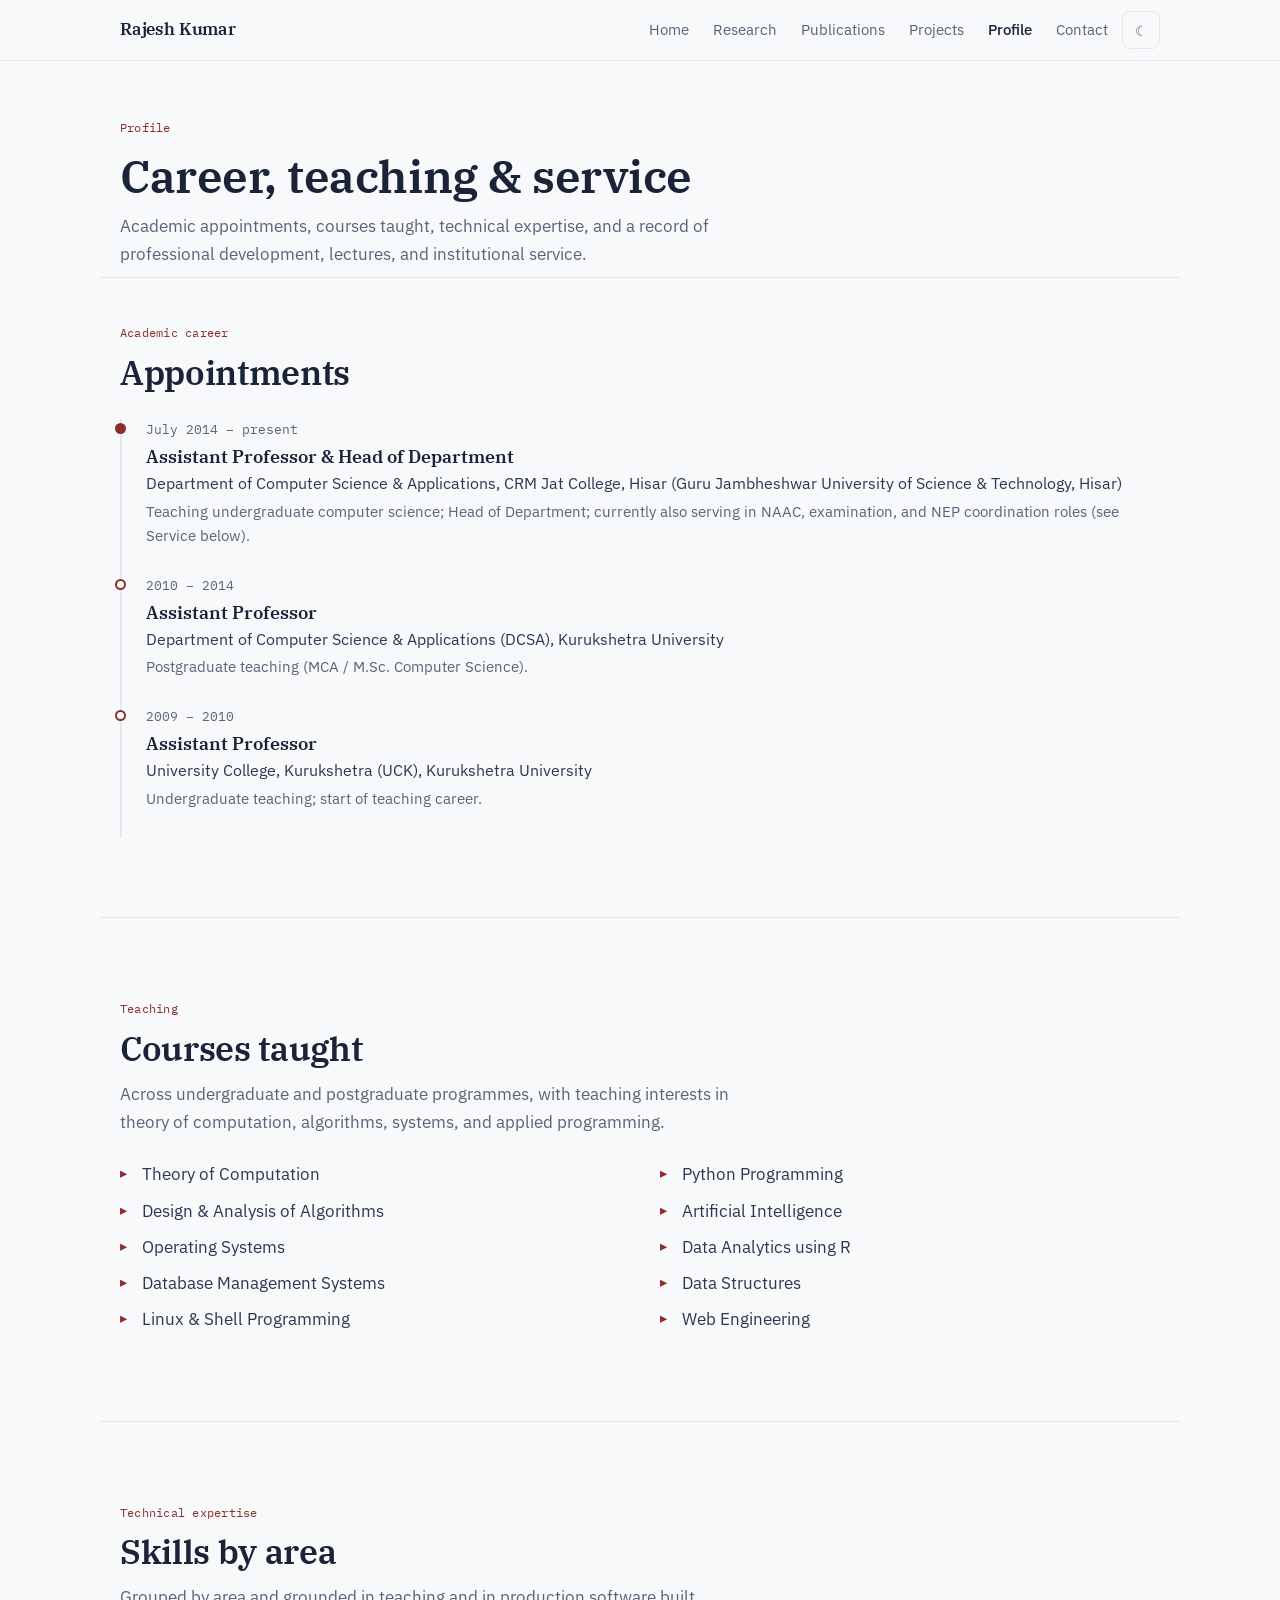
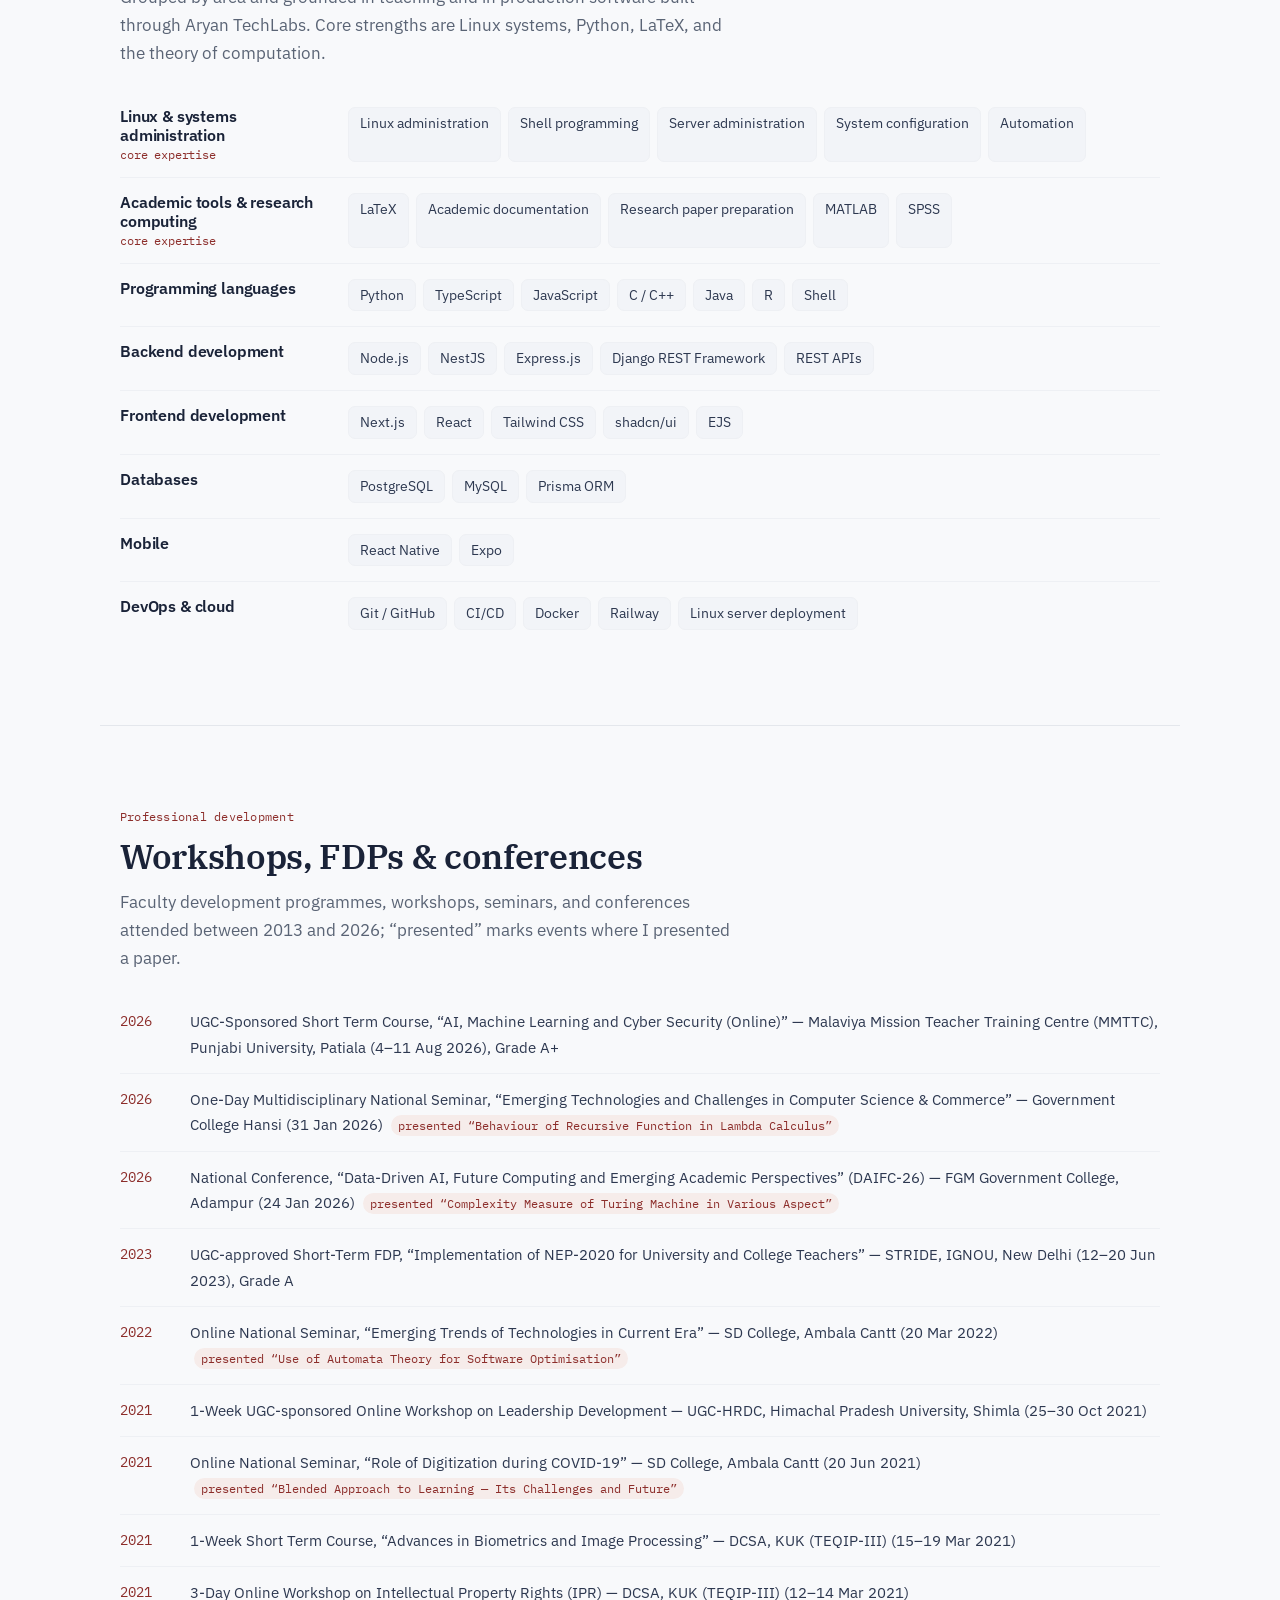
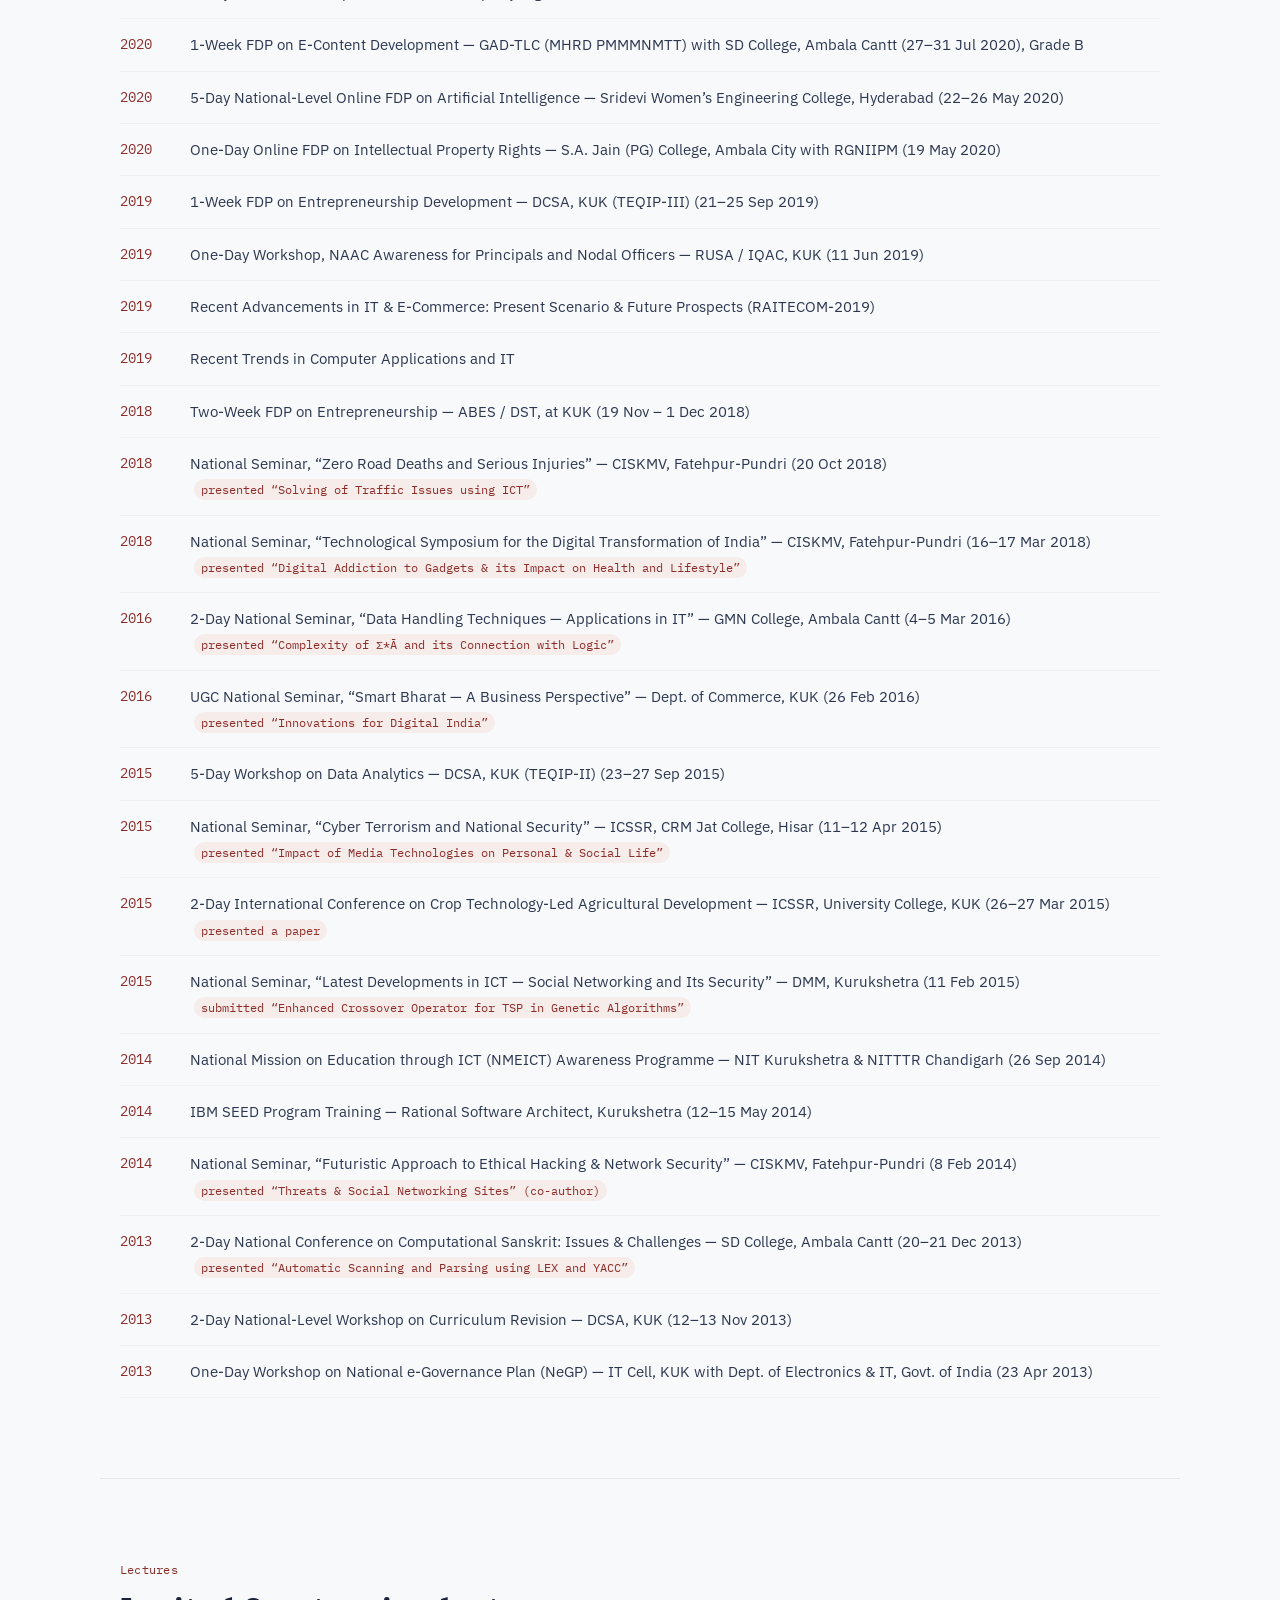
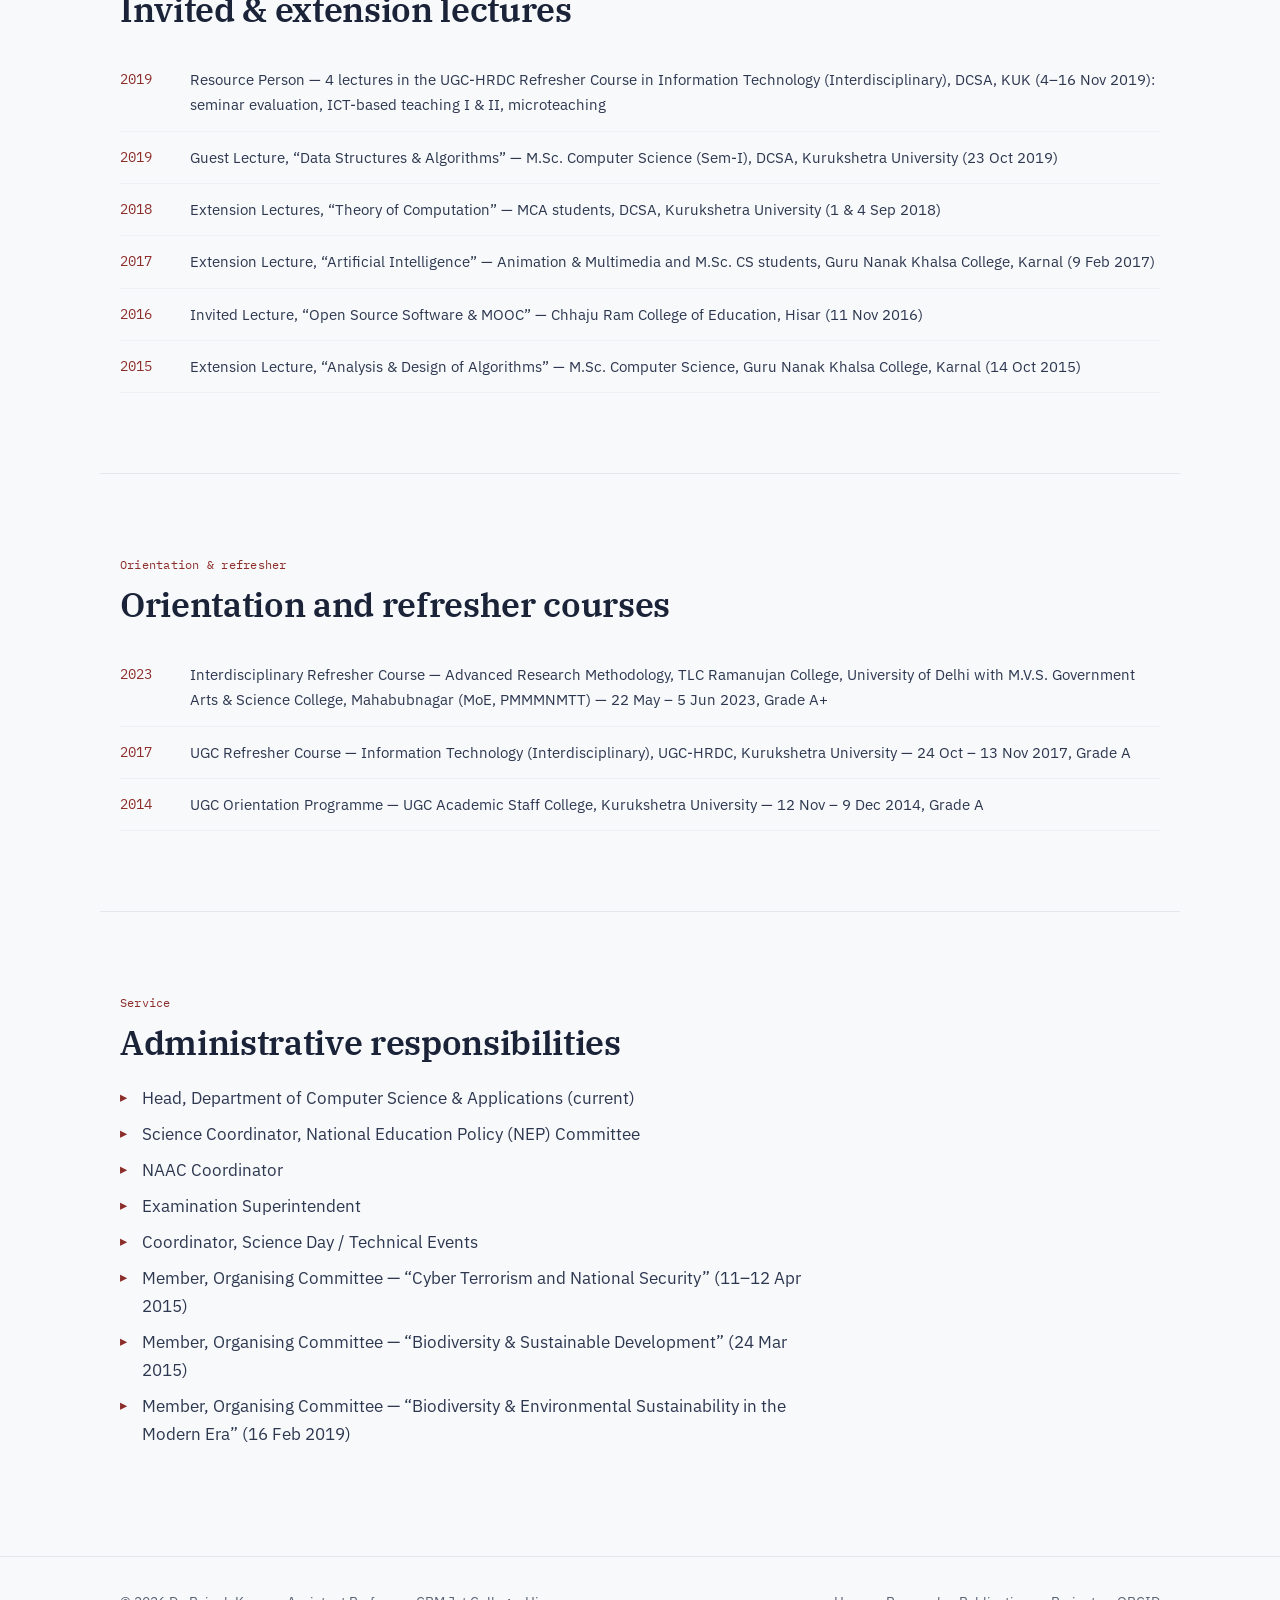
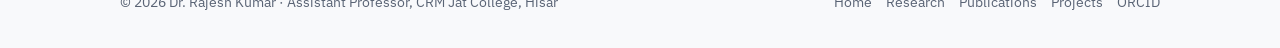
==== profile.html @ 373fc81e "Rebuild as a genuine academic faculty website Replace the Wikipedia-impersonation page with a modern" ====
<!DOCTYPE html>
<html lang="en">
<head>
<meta charset="UTF-8">
<meta name="viewport" content="width=device-width, initial-scale=1.0">
<title>Profile — Career, Teaching &amp; Service | Dr. Rajesh Kumar</title>
<meta name="description" content="Academic career, teaching, technical expertise, workshops and FDPs, invited lectures, refresher courses, and administrative roles of Dr. Rajesh Kumar.">
<link rel="canonical" href="https://rajtaya.github.io/Rkumar/profile.html">
<meta property="og:type" content="website">
<meta property="og:title" content="Profile — Dr. Rajesh Kumar">
<meta property="og:description" content="Academic career, teaching, technical expertise, workshops, lectures, and service.">
<meta property="og:url" content="https://rajtaya.github.io/Rkumar/profile.html">
<meta property="og:image" content="https://rajtaya.github.io/Rkumar/assets/rajesh-kumar-square.jpg">
<link rel="icon" href="assets/favicon.svg" type="image/svg+xml">
<link rel="preconnect" href="https://fonts.googleapis.com">
<link rel="preconnect" href="https://fonts.gstatic.com" crossorigin>
<link href="https://fonts.googleapis.com/css2?family=IBM+Plex+Mono:wght@400;500&family=IBM+Plex+Sans:wght@400;500;600&family=IBM+Plex+Serif:wght@400;500;600&display=swap" rel="stylesheet">
<link rel="stylesheet" href="assets/styles.css">
</head>
<body>
<a class="skip-link" href="#main">Skip to content</a>

<header class="nav">
  <div class="nav-inner">
    <a class="brand" href="index.html">Rajesh&nbsp;Kumar</a>
    <button id="nav-toggle" class="icon-btn nav-toggle" aria-label="Open menu" aria-expanded="false" aria-controls="nav-links">≡</button>
    <nav id="nav-links" class="nav-links" aria-label="Primary">
      <a href="index.html">Home</a>
      <a href="research.html">Research</a>
      <a href="publications.html">Publications</a>
      <a href="projects.html">Projects</a>
      <a href="profile.html" aria-current="page">Profile</a>
      <a href="index.html#contact">Contact</a>
      <button id="theme-toggle" class="icon-btn" aria-label="Toggle theme" title="Toggle light/dark">☾</button>
    </nav>
  </div>
</header>

<main id="main">
  <section class="wrap page-head">
    <p class="eyebrow">Profile</p>
    <h1>Career, teaching &amp; service</h1>
    <p class="section-lead" style="margin-top:.6em">Academic appointments, courses taught, technical expertise, and a record of professional development, lectures, and institutional service.</p>
  </section>

  <!-- Career -->
  <section id="career" class="wrap section" style="padding-top:clamp(28px,4vw,44px)">
    <p class="eyebrow">Academic career</p>
    <h2 class="section-title">Appointments</h2>
    <div class="timeline">
      <div class="tl-item current">
        <div class="tl-when">July 2014 – present</div>
        <div class="tl-role">Assistant Professor &amp; Head of Department</div>
        <div class="tl-where">Department of Computer Science &amp; Applications, CRM Jat College, Hisar (Guru Jambheshwar University of Science &amp; Technology, Hisar)</div>
        <div class="tl-note">Teaching undergraduate computer science; Head of Department; currently also serving in NAAC, examination, and NEP coordination roles (see Service below).</div>
      </div>
      <div class="tl-item">
        <div class="tl-when">2010 – 2014</div>
        <div class="tl-role">Assistant Professor</div>
        <div class="tl-where">Department of Computer Science &amp; Applications (DCSA), Kurukshetra University</div>
        <div class="tl-note">Postgraduate teaching (MCA / M.Sc. Computer Science).</div>
      </div>
      <div class="tl-item">
        <div class="tl-when">2009 – 2010</div>
        <div class="tl-role">Assistant Professor</div>
        <div class="tl-where">University College, Kurukshetra (UCK), Kurukshetra University</div>
        <div class="tl-note">Undergraduate teaching; start of teaching career.</div>
      </div>
    </div>
  </section>

  <!-- Teaching -->
  <section id="teaching" class="wrap section">
    <p class="eyebrow">Teaching</p>
    <h2 class="section-title">Courses taught</h2>
    <p class="section-lead">Across undergraduate and postgraduate programmes, with teaching interests in theory of computation, algorithms, systems, and applied programming.</p>
    <ul class="ticklist cols-2" style="margin-top:1.4em">
      <li>Theory of Computation</li>
      <li>Design &amp; Analysis of Algorithms</li>
      <li>Operating Systems</li>
      <li>Database Management Systems</li>
      <li>Linux &amp; Shell Programming</li>
      <li>Python Programming</li>
      <li>Artificial Intelligence</li>
      <li>Data Analytics using R</li>
      <li>Data Structures</li>
      <li>Web Engineering</li>
    </ul>
  </section>

  <!-- Technical expertise -->
  <section id="expertise" class="wrap section">
    <p class="eyebrow">Technical expertise</p>
    <h2 class="section-title">Skills by area</h2>
    <p class="section-lead">Grouped by area and grounded in teaching and in production software built through Aryan TechLabs. Core strengths are Linux systems, Python, LaTeX, and the theory of computation.</p>
    <div class="skillset">
      <div class="skillrow">
        <h3>Linux &amp; systems administration <span class="skill-note">core expertise</span></h3>
        <div class="tags"><span>Linux administration</span><span>Shell programming</span><span>Server administration</span><span>System configuration</span><span>Automation</span></div>
      </div>
      <div class="skillrow">
        <h3>Academic tools &amp; research computing <span class="skill-note">core expertise</span></h3>
        <div class="tags"><span>LaTeX</span><span>Academic documentation</span><span>Research paper preparation</span><span>MATLAB</span><span>SPSS</span></div>
      </div>
      <div class="skillrow">
        <h3>Programming languages</h3>
        <div class="tags"><span>Python</span><span>TypeScript</span><span>JavaScript</span><span>C / C++</span><span>Java</span><span>R</span><span>Shell</span></div>
      </div>
      <div class="skillrow">
        <h3>Backend development</h3>
        <div class="tags"><span>Node.js</span><span>NestJS</span><span>Express.js</span><span>Django REST Framework</span><span>REST APIs</span></div>
      </div>
      <div class="skillrow">
        <h3>Frontend development</h3>
        <div class="tags"><span>Next.js</span><span>React</span><span>Tailwind CSS</span><span>shadcn/ui</span><span>EJS</span></div>
      </div>
      <div class="skillrow">
        <h3>Databases</h3>
        <div class="tags"><span>PostgreSQL</span><span>MySQL</span><span>Prisma ORM</span></div>
      </div>
      <div class="skillrow">
        <h3>Mobile</h3>
        <div class="tags"><span>React Native</span><span>Expo</span></div>
      </div>
      <div class="skillrow">
        <h3>DevOps &amp; cloud</h3>
        <div class="tags"><span>Git / GitHub</span><span>CI/CD</span><span>Docker</span><span>Railway</span><span>Linux server deployment</span></div>
      </div>
    </div>
  </section>

  <!-- Workshops / FDPs / conferences -->
  <section id="activities" class="wrap section">
    <p class="eyebrow">Professional development</p>
    <h2 class="section-title">Workshops, FDPs &amp; conferences</h2>
    <p class="section-lead">Faculty development programmes, workshops, seminars, and conferences attended between 2013 and 2026; “presented” marks events where I presented a paper.</p>
    <div class="events">
      <div class="event"><div class="ev-year">2026</div><div class="ev-body">UGC-Sponsored Short Term Course, “AI, Machine Learning and Cyber Security (Online)” — Malaviya Mission Teacher Training Centre (MMTTC), Punjabi University, Patiala (4–11 Aug 2026), Grade A+</div></div>
      <div class="event"><div class="ev-year">2026</div><div class="ev-body">One-Day Multidisciplinary National Seminar, “Emerging Technologies and Challenges in Computer Science &amp; Commerce” — Government College Hansi (31 Jan 2026) <span class="ev-present">presented “Behaviour of Recursive Function in Lambda Calculus”</span></div></div>
      <div class="event"><div class="ev-year">2026</div><div class="ev-body">National Conference, “Data-Driven AI, Future Computing and Emerging Academic Perspectives” (DAIFC-26) — FGM Government College, Adampur (24 Jan 2026) <span class="ev-present">presented “Complexity Measure of Turing Machine in Various Aspect”</span></div></div>
      <div class="event"><div class="ev-year">2023</div><div class="ev-body">UGC-approved Short-Term FDP, “Implementation of NEP-2020 for University and College Teachers” — STRIDE, IGNOU, New Delhi (12–20 Jun 2023), Grade A</div></div>
      <div class="event"><div class="ev-year">2022</div><div class="ev-body">Online National Seminar, “Emerging Trends of Technologies in Current Era” — SD College, Ambala Cantt (20 Mar 2022) <span class="ev-present">presented “Use of Automata Theory for Software Optimisation”</span></div></div>
      <div class="event"><div class="ev-year">2021</div><div class="ev-body">1-Week UGC-sponsored Online Workshop on Leadership Development — UGC-HRDC, Himachal Pradesh University, Shimla (25–30 Oct 2021)</div></div>
      <div class="event"><div class="ev-year">2021</div><div class="ev-body">Online National Seminar, “Role of Digitization during COVID-19” — SD College, Ambala Cantt (20 Jun 2021) <span class="ev-present">presented “Blended Approach to Learning — Its Challenges and Future”</span></div></div>
      <div class="event"><div class="ev-year">2021</div><div class="ev-body">1-Week Short Term Course, “Advances in Biometrics and Image Processing” — DCSA, KUK (TEQIP-III) (15–19 Mar 2021)</div></div>
      <div class="event"><div class="ev-year">2021</div><div class="ev-body">3-Day Online Workshop on Intellectual Property Rights (IPR) — DCSA, KUK (TEQIP-III) (12–14 Mar 2021)</div></div>
      <div class="event"><div class="ev-year">2020</div><div class="ev-body">1-Week FDP on E-Content Development — GAD-TLC (MHRD PMMMNMTT) with SD College, Ambala Cantt (27–31 Jul 2020), Grade B</div></div>
      <div class="event"><div class="ev-year">2020</div><div class="ev-body">5-Day National-Level Online FDP on Artificial Intelligence — Sridevi Women’s Engineering College, Hyderabad (22–26 May 2020)</div></div>
      <div class="event"><div class="ev-year">2020</div><div class="ev-body">One-Day Online FDP on Intellectual Property Rights — S.A. Jain (PG) College, Ambala City with RGNIIPM (19 May 2020)</div></div>
      <div class="event"><div class="ev-year">2019</div><div class="ev-body">1-Week FDP on Entrepreneurship Development — DCSA, KUK (TEQIP-III) (21–25 Sep 2019)</div></div>
      <div class="event"><div class="ev-year">2019</div><div class="ev-body">One-Day Workshop, NAAC Awareness for Principals and Nodal Officers — RUSA / IQAC, KUK (11 Jun 2019)</div></div>
      <div class="event"><div class="ev-year">2019</div><div class="ev-body">Recent Advancements in IT &amp; E-Commerce: Present Scenario &amp; Future Prospects (RAITECOM-2019)</div></div>
      <div class="event"><div class="ev-year">2019</div><div class="ev-body">Recent Trends in Computer Applications and IT</div></div>
      <div class="event"><div class="ev-year">2018</div><div class="ev-body">Two-Week FDP on Entrepreneurship — ABES / DST, at KUK (19 Nov – 1 Dec 2018)</div></div>
      <div class="event"><div class="ev-year">2018</div><div class="ev-body">National Seminar, “Zero Road Deaths and Serious Injuries” — CISKMV, Fatehpur-Pundri (20 Oct 2018) <span class="ev-present">presented “Solving of Traffic Issues using ICT”</span></div></div>
      <div class="event"><div class="ev-year">2018</div><div class="ev-body">National Seminar, “Technological Symposium for the Digital Transformation of India” — CISKMV, Fatehpur-Pundri (16–17 Mar 2018) <span class="ev-present">presented “Digital Addiction to Gadgets &amp; its Impact on Health and Lifestyle”</span></div></div>
      <div class="event"><div class="ev-year">2016</div><div class="ev-body">2-Day National Seminar, “Data Handling Techniques — Applications in IT” — GMN College, Ambala Cantt (4–5 Mar 2016) <span class="ev-present">presented “Complexity of Σ*Ā and its Connection with Logic”</span></div></div>
      <div class="event"><div class="ev-year">2016</div><div class="ev-body">UGC National Seminar, “Smart Bharat — A Business Perspective” — Dept. of Commerce, KUK (26 Feb 2016) <span class="ev-present">presented “Innovations for Digital India”</span></div></div>
      <div class="event"><div class="ev-year">2015</div><div class="ev-body">5-Day Workshop on Data Analytics — DCSA, KUK (TEQIP-II) (23–27 Sep 2015)</div></div>
      <div class="event"><div class="ev-year">2015</div><div class="ev-body">National Seminar, “Cyber Terrorism and National Security” — ICSSR, CRM Jat College, Hisar (11–12 Apr 2015) <span class="ev-present">presented “Impact of Media Technologies on Personal &amp; Social Life”</span></div></div>
      <div class="event"><div class="ev-year">2015</div><div class="ev-body">2-Day International Conference on Crop Technology-Led Agricultural Development — ICSSR, University College, KUK (26–27 Mar 2015) <span class="ev-present">presented a paper</span></div></div>
      <div class="event"><div class="ev-year">2015</div><div class="ev-body">National Seminar, “Latest Developments in ICT — Social Networking and Its Security” — DMM, Kurukshetra (11 Feb 2015) <span class="ev-present">submitted “Enhanced Crossover Operator for TSP in Genetic Algorithms”</span></div></div>
      <div class="event"><div class="ev-year">2014</div><div class="ev-body">National Mission on Education through ICT (NMEICT) Awareness Programme — NIT Kurukshetra &amp; NITTTR Chandigarh (26 Sep 2014)</div></div>
      <div class="event"><div class="ev-year">2014</div><div class="ev-body">IBM SEED Program Training — Rational Software Architect, Kurukshetra (12–15 May 2014)</div></div>
      <div class="event"><div class="ev-year">2014</div><div class="ev-body">National Seminar, “Futuristic Approach to Ethical Hacking &amp; Network Security” — CISKMV, Fatehpur-Pundri (8 Feb 2014) <span class="ev-present">presented “Threats &amp; Social Networking Sites” (co-author)</span></div></div>
      <div class="event"><div class="ev-year">2013</div><div class="ev-body">2-Day National Conference on Computational Sanskrit: Issues &amp; Challenges — SD College, Ambala Cantt (20–21 Dec 2013) <span class="ev-present">presented “Automatic Scanning and Parsing using LEX and YACC”</span></div></div>
      <div class="event"><div class="ev-year">2013</div><div class="ev-body">2-Day National-Level Workshop on Curriculum Revision — DCSA, KUK (12–13 Nov 2013)</div></div>
      <div class="event"><div class="ev-year">2013</div><div class="ev-body">One-Day Workshop on National e-Governance Plan (NeGP) — IT Cell, KUK with Dept. of Electronics &amp; IT, Govt. of India (23 Apr 2013)</div></div>
    </div>
  </section>

  <!-- Invited lectures -->
  <section id="lectures" class="wrap section">
    <p class="eyebrow">Lectures</p>
    <h2 class="section-title">Invited &amp; extension lectures</h2>
    <div class="events">
      <div class="event"><div class="ev-year">2019</div><div class="ev-body">Resource Person — 4 lectures in the UGC-HRDC Refresher Course in Information Technology (Interdisciplinary), DCSA, KUK (4–16 Nov 2019): seminar evaluation, ICT-based teaching I &amp; II, microteaching</div></div>
      <div class="event"><div class="ev-year">2019</div><div class="ev-body">Guest Lecture, “Data Structures &amp; Algorithms” — M.Sc. Computer Science (Sem-I), DCSA, Kurukshetra University (23 Oct 2019)</div></div>
      <div class="event"><div class="ev-year">2018</div><div class="ev-body">Extension Lectures, “Theory of Computation” — MCA students, DCSA, Kurukshetra University (1 &amp; 4 Sep 2018)</div></div>
      <div class="event"><div class="ev-year">2017</div><div class="ev-body">Extension Lecture, “Artificial Intelligence” — Animation &amp; Multimedia and M.Sc. CS students, Guru Nanak Khalsa College, Karnal (9 Feb 2017)</div></div>
      <div class="event"><div class="ev-year">2016</div><div class="ev-body">Invited Lecture, “Open Source Software &amp; MOOC” — Chhaju Ram College of Education, Hisar (11 Nov 2016)</div></div>
      <div class="event"><div class="ev-year">2015</div><div class="ev-body">Extension Lecture, “Analysis &amp; Design of Algorithms” — M.Sc. Computer Science, Guru Nanak Khalsa College, Karnal (14 Oct 2015)</div></div>
    </div>
  </section>

  <!-- Refresher courses -->
  <section id="refresher" class="wrap section">
    <p class="eyebrow">Orientation &amp; refresher</p>
    <h2 class="section-title">Orientation and refresher courses</h2>
    <div class="events">
      <div class="event"><div class="ev-year">2023</div><div class="ev-body">Interdisciplinary Refresher Course — Advanced Research Methodology, TLC Ramanujan College, University of Delhi with M.V.S. Government Arts &amp; Science College, Mahabubnagar (MoE, PMMMNMTT) — 22 May – 5 Jun 2023, Grade A+</div></div>
      <div class="event"><div class="ev-year">2017</div><div class="ev-body">UGC Refresher Course — Information Technology (Interdisciplinary), UGC-HRDC, Kurukshetra University — 24 Oct – 13 Nov 2017, Grade A</div></div>
      <div class="event"><div class="ev-year">2014</div><div class="ev-body">UGC Orientation Programme — UGC Academic Staff College, Kurukshetra University — 12 Nov – 9 Dec 2014, Grade A</div></div>
    </div>
  </section>

  <!-- Administrative -->
  <section id="service" class="wrap section">
    <p class="eyebrow">Service</p>
    <h2 class="section-title">Administrative responsibilities</h2>
    <ul class="ticklist" style="margin-top:1.2em;max-width:70ch">
      <li>Head, Department of Computer Science &amp; Applications (current)</li>
      <li>Science Coordinator, National Education Policy (NEP) Committee</li>
      <li>NAAC Coordinator</li>
      <li>Examination Superintendent</li>
      <li>Coordinator, Science Day / Technical Events</li>
      <li>Member, Organising Committee — “Cyber Terrorism and National Security” (11–12 Apr 2015)</li>
      <li>Member, Organising Committee — “Biodiversity &amp; Sustainable Development” (24 Mar 2015)</li>
      <li>Member, Organising Committee — “Biodiversity &amp; Environmental Sustainability in the Modern Era” (16 Feb 2019)</li>
    </ul>
  </section>

</main>

<footer class="footer">
  <div class="wrap footer-inner">
    <p>© 2026 Dr. Rajesh Kumar · Assistant Professor, CRM Jat College, Hisar</p>
    <nav class="foot-links" aria-label="Footer">
      <a href="index.html">Home</a>
      <a href="research.html">Research</a>
      <a href="publications.html">Publications</a>
      <a href="projects.html">Projects</a>
      <a href="https://orcid.org/0000-0002-7897-5495" rel="noopener">ORCID</a>
    </nav>
  </div>
</footer>

<script src="assets/site.js" defer></script>
</body>
</html>
---- assets/styles.css ----
/* ==========================================================================
   Dr. Rajesh Kumar — academic site
   Design system: IBM Plex Serif (display) / Sans (text) / Mono (notation)
   Palette: cool paper, slate-navy ink, academic garnet accent. Light + dark.
   ========================================================================== */

:root {
  --paper:   #f8f9fb;
  --surface: #ffffff;
  --surface-2: #f2f4f8;
  --ink:     #1a2338;
  --ink-2:   #2d3850;
  --muted:   #5a6475;
  --faint:   #8a93a3;
  --line:    #e4e7ec;
  --line-2:  #eef0f4;
  --accent:  #8c2d2a;      /* garnet */
  --accent-ink: #7a2724;
  --accent-wash: #f6ecea;
  --focus:   #2f5fd0;

  --serif: "IBM Plex Serif", Georgia, "Times New Roman", serif;
  --sans:  "IBM Plex Sans", system-ui, -apple-system, Segoe UI, Roboto, sans-serif;
  --mono:  "IBM Plex Mono", ui-monospace, SFMono-Regular, Menlo, monospace;

  --maxw: 1080px;
  --prose: 70ch;
  --radius: 10px;
  --shadow: 0 1px 2px rgba(26,35,56,.04), 0 6px 20px rgba(26,35,56,.06);
}

@media (prefers-color-scheme: dark) {
  :root:not([data-theme="light"]) {
    --paper:   #10131c;
    --surface: #171b27;
    --surface-2: #1d2230;
    --ink:     #e8ebf2;
    --ink-2:   #cfd5e2;
    --muted:   #a4adbe;
    --faint:   #7b8599;
    --line:    #2a3040;
    --line-2:  #222736;
    --accent:  #e59a95;
    --accent-ink: #efb0ab;
    --accent-wash: #241a1a;
    --focus:   #7aa2ff;
    --shadow: 0 1px 2px rgba(0,0,0,.3), 0 6px 20px rgba(0,0,0,.35);
  }
}
:root[data-theme="dark"] {
  --paper:   #10131c;
  --surface: #171b27;
  --surface-2: #1d2230;
  --ink:     #e8ebf2;
  --ink-2:   #cfd5e2;
  --muted:   #a4adbe;
  --faint:   #7b8599;
  --line:    #2a3040;
  --line-2:  #222736;
  --accent:  #e59a95;
  --accent-ink: #efb0ab;
  --accent-wash: #241a1a;
  --focus:   #7aa2ff;
  --shadow: 0 1px 2px rgba(0,0,0,.3), 0 6px 20px rgba(0,0,0,.35);
}

/* ---------- reset / base ---------- */
*, *::before, *::after { box-sizing: border-box; margin: 0; padding: 0; }
html { scroll-behavior: smooth; -webkit-text-size-adjust: 100%; scroll-padding-top: 76px; }
@media (prefers-reduced-motion: reduce) { html { scroll-behavior: auto; } }

body {
  font-family: var(--sans);
  font-size: 1.0625rem;      /* 17px */
  line-height: 1.65;
  color: var(--ink);
  background: var(--paper);
  -webkit-font-smoothing: antialiased;
  text-rendering: optimizeLegibility;
}

h1, h2, h3, h4 { font-family: var(--serif); font-weight: 600; line-height: 1.2; color: var(--ink); letter-spacing: -0.01em; }
p { color: var(--ink-2); }
a { color: var(--accent); text-decoration: none; text-underline-offset: 2px; }
a:hover { text-decoration: underline; }
img { max-width: 100%; display: block; }
strong { font-weight: 600; color: var(--ink); }

:focus-visible { outline: 2.5px solid var(--focus); outline-offset: 2px; border-radius: 3px; }

.skip-link {
  position: absolute; left: 12px; top: -48px; z-index: 200;
  background: var(--ink); color: #fff; padding: 9px 14px; border-radius: 8px;
  transition: top .15s ease;
}
.skip-link:focus { top: 12px; text-decoration: none; }

/* ---------- layout ---------- */
.wrap { max-width: var(--maxw); margin-inline: auto; padding-inline: 20px; }
.section { padding-block: clamp(44px, 7vw, 80px); border-top: 1px solid var(--line); }
.section:first-of-type { border-top: none; }
.prose { max-width: var(--prose); }
.prose p + p { margin-top: 0.9em; }

.eyebrow {
  font-family: var(--mono);
  font-size: .78rem;
  color: var(--accent);
  letter-spacing: .02em;
  margin-bottom: 10px;
}
.section-title { font-size: clamp(1.55rem, 3.4vw, 2.1rem); margin-bottom: .35em; }
.section-lead { color: var(--muted); max-width: 62ch; font-size: 1.06rem; }

/* ---------- nav ---------- */
.nav {
  position: sticky; top: 0; z-index: 100;
  background: color-mix(in srgb, var(--paper) 88%, transparent);
  backdrop-filter: saturate(1.4) blur(10px);
  -webkit-backdrop-filter: saturate(1.4) blur(10px);
  border-bottom: 1px solid var(--line);
}
.nav-inner { max-width: var(--maxw); margin-inline: auto; padding: 11px 20px; display: flex; align-items: center; gap: 18px; }
.brand { font-family: var(--serif); font-weight: 600; font-size: 1.06rem; color: var(--ink); letter-spacing: -.01em; white-space: nowrap; }
.brand:hover { text-decoration: none; }
.brand .brand-mono { font-family: var(--mono); color: var(--accent); font-size: .92em; }
.nav-links { margin-left: auto; display: flex; gap: 4px; align-items: center; }
.nav-links a { color: var(--muted); font-size: .94rem; padding: 6px 10px; border-radius: 7px; }
.nav-links a:hover { color: var(--ink); background: var(--surface-2); text-decoration: none; }
.nav-links a[aria-current="page"] { color: var(--ink); font-weight: 500; }

.icon-btn {
  background: transparent; border: 1px solid var(--line); color: var(--muted);
  width: 38px; height: 38px; border-radius: 8px; cursor: pointer; display: inline-flex;
  align-items: center; justify-content: center; font-family: var(--mono); font-size: .9rem;
}
.icon-btn:hover { color: var(--ink); border-color: var(--faint); }
.nav-toggle { display: none; }

@media (max-width: 760px) {
  .nav-toggle { display: inline-flex; }
  .nav-links {
    display: none; position: absolute; top: 60px; right: 12px; left: 12px;
    flex-direction: column; gap: 2px; background: var(--surface);
    border: 1px solid var(--line); border-radius: 12px; padding: 8px; box-shadow: var(--shadow);
  }
  .nav-links.open { display: flex; }
  .nav-links a { padding: 10px 12px; }
  .nav-links .theme-toggle-li { order: 99; border-top: 1px solid var(--line); margin-top: 4px; padding-top: 6px; }
}

/* ---------- hero ---------- */
.hero { padding-top: clamp(40px, 6vw, 72px); padding-bottom: clamp(32px, 5vw, 56px); }
.hero-grid { display: grid; grid-template-columns: 1fr 300px; gap: clamp(28px, 5vw, 56px); align-items: center; }
.hero-name { font-size: clamp(2.3rem, 6vw, 3.6rem); line-height: 1.04; letter-spacing: -.02em; }
.hero-role { font-size: clamp(1.05rem, 2.3vw, 1.3rem); color: var(--ink-2); margin-top: .5em; font-weight: 500; font-family: var(--sans); }
.hero-inst { color: var(--muted); margin-top: .15em; }
.hero-tagline {
  font-family: var(--mono); font-size: .86rem; color: var(--muted);
  margin-top: 1.2em; padding-left: 14px; border-left: 2px solid var(--accent); line-height: 1.6;
}
.hero-actions { margin-top: 1.6em; display: flex; flex-wrap: wrap; gap: 10px; }

.hero-photo { position: relative; }
.hero-photo img {
  width: 100%; height: auto; aspect-ratio: 871 / 1000; object-fit: cover;
  border-radius: var(--radius); border: 1px solid var(--line);
  box-shadow: var(--shadow);
}
.hero-photo figcaption {
  font-family: var(--mono); font-size: .72rem; color: var(--faint);
  text-align: right; margin-top: 8px;
}

/* subject motif: a quiet state-transition tape */
.tape {
  font-family: var(--mono); font-size: .8rem; color: var(--faint);
  border-top: 1px dashed var(--line); border-bottom: 1px dashed var(--line);
  padding: 9px 0; margin-top: clamp(28px, 5vw, 48px); overflow: hidden; white-space: nowrap;
}
.tape b { color: var(--accent); font-weight: 500; }

/* ---------- buttons / profile links ---------- */
.btn {
  display: inline-flex; align-items: center; gap: 7px;
  font-family: var(--sans); font-size: .92rem; font-weight: 500;
  padding: 9px 15px; border-radius: 8px; border: 1px solid var(--line);
  color: var(--ink); background: var(--surface); cursor: pointer;
}
.btn:hover { border-color: var(--faint); text-decoration: none; background: var(--surface-2); }
.btn-primary { background: var(--ink); color: #fff; border-color: var(--ink); }
.btn-primary:hover { background: var(--ink-2); border-color: var(--ink-2); }
.btn svg { width: 16px; height: 16px; }

/* ---------- cards / grids ---------- */
.grid { display: grid; gap: 18px; }
.grid-2 { grid-template-columns: repeat(2, 1fr); }
.grid-3 { grid-template-columns: repeat(3, 1fr); }
@media (max-width: 860px) { .grid-3 { grid-template-columns: repeat(2, 1fr); } }
@media (max-width: 620px) { .grid-2, .grid-3 { grid-template-columns: 1fr; } }

.card {
  background: var(--surface); border: 1px solid var(--line); border-radius: var(--radius);
  padding: 22px; box-shadow: var(--shadow);
}
.card h3 { font-size: 1.12rem; margin-bottom: .3em; }
.card p { color: var(--muted); font-size: .96rem; }

/* research areas */
.area { background: var(--surface); border: 1px solid var(--line); border-radius: var(--radius); padding: 22px 24px; }
.area h3 { font-size: 1.16rem; margin-bottom: .35em; }
.area p { color: var(--muted); font-size: .97rem; }
.area ul { margin-top: .7em; padding-left: 0; list-style: none; display: flex; flex-wrap: wrap; gap: 6px; }
.area ul li {
  font-family: var(--mono); font-size: .76rem; color: var(--ink-2);
  background: var(--surface-2); border: 1px solid var(--line-2); padding: 3px 9px; border-radius: 20px;
}
.area.ongoing { border-left: 3px solid var(--accent); }
.badge-ongoing {
  display: inline-block; font-family: var(--mono); font-size: .7rem; color: var(--accent);
  background: var(--accent-wash); padding: 2px 8px; border-radius: 20px; margin-left: 8px; vertical-align: middle;
}

/* ---------- publications ---------- */
.pub-group { margin-top: 2.2em; }
.pub-group > h3 { font-size: 1.22rem; padding-bottom: .3em; border-bottom: 1px solid var(--line); margin-bottom: .2em; }
.pub {
  display: grid; grid-template-columns: 58px 1fr; gap: 16px;
  padding: 18px 0; border-bottom: 1px solid var(--line-2);
}
.pub-year { font-family: var(--mono); font-size: .95rem; color: var(--accent); padding-top: 2px; }
.pub-title { font-family: var(--serif); font-size: 1.07rem; font-weight: 500; color: var(--ink); line-height: 1.35; }
.pub-authors { font-size: .92rem; color: var(--muted); margin-top: 3px; }
.pub-venue { font-size: .92rem; color: var(--ink-2); margin-top: 4px; }
.pub-venue em { color: var(--ink); font-style: italic; }
.pub-meta { font-family: var(--mono); font-size: .78rem; color: var(--faint); margin-top: 6px; display: flex; flex-wrap: wrap; gap: 6px 14px; }
.pub-meta a { color: var(--accent); }
.pub-self { font-weight: 600; color: var(--ink); text-decoration: underline; text-decoration-color: var(--accent); }
@media (max-width: 520px) { .pub { grid-template-columns: 1fr; gap: 4px; } .pub-year { padding-top: 0; } }

.note {
  font-size: .9rem; color: var(--muted); background: var(--surface-2);
  border: 1px solid var(--line); border-left: 3px solid var(--faint);
  border-radius: 8px; padding: 12px 16px; margin-top: 18px;
}

/* ---------- timeline ---------- */
.timeline { margin-top: 1.5em; border-left: 2px solid var(--line); padding-left: 24px; }
.tl-item { position: relative; padding-bottom: 26px; }
.tl-item::before {
  content: ""; position: absolute; left: -31px; top: 4px; width: 11px; height: 11px;
  border-radius: 50%; background: var(--surface); border: 2px solid var(--accent);
}
.tl-item.current::before { background: var(--accent); }
.tl-when { font-family: var(--mono); font-size: .8rem; color: var(--muted); }
.tl-role { font-family: var(--serif); font-size: 1.1rem; font-weight: 600; margin-top: 2px; }
.tl-where { color: var(--ink-2); font-size: .97rem; }
.tl-note { color: var(--muted); font-size: .93rem; margin-top: 3px; }

/* ---------- skills ---------- */
.skillset { margin-top: 1.4em; }
.skillrow { display: grid; grid-template-columns: 210px 1fr; gap: 18px; padding: 15px 0; border-top: 1px solid var(--line-2); }
.skillrow:first-child { border-top: none; }
.skillrow h3 { font-family: var(--sans); font-size: .98rem; font-weight: 600; color: var(--ink); }
.skillrow .skill-note { font-family: var(--mono); font-size: .74rem; color: var(--accent); display: block; margin-top: 3px; font-weight: 400; }
.tags { display: flex; flex-wrap: wrap; gap: 7px; }
.tags span { font-size: .86rem; color: var(--ink-2); background: var(--surface-2); border: 1px solid var(--line-2); padding: 4px 11px; border-radius: 7px; }
@media (max-width: 620px) { .skillrow { grid-template-columns: 1fr; gap: 8px; } }

/* ---------- simple lists (courses, admin, events) ---------- */
.cols-2 { columns: 2; column-gap: 40px; }
.cols-2 li { break-inside: avoid; }
@media (max-width: 620px) { .cols-2 { columns: 1; } }
.ticklist { list-style: none; padding: 0; }
.ticklist li { position: relative; padding-left: 22px; margin-bottom: 8px; color: var(--ink-2); }
.ticklist li::before { content: "▸"; position: absolute; left: 0; color: var(--accent); font-size: .85em; top: 1px; }

/* events / workshops list */
.events { margin-top: 1.4em; }
.event { display: grid; grid-template-columns: 56px 1fr; gap: 14px; padding: 13px 0; border-bottom: 1px solid var(--line-2); }
.event .ev-year { font-family: var(--mono); font-size: .9rem; color: var(--accent); }
.event .ev-body { font-size: .96rem; color: var(--ink-2); }
.event .ev-body .ev-present { display: inline-block; font-family: var(--mono); font-size: .72rem; color: var(--accent); background: var(--accent-wash); padding: 1px 7px; border-radius: 12px; margin-left: 4px; }
@media (max-width: 520px) { .event { grid-template-columns: 1fr; gap: 3px; } }

/* ---------- selected list on homepage ---------- */
.section-head { display: flex; align-items: baseline; justify-content: space-between; gap: 16px; flex-wrap: wrap; margin-bottom: 1.2em; }
.more-link { font-family: var(--sans); font-size: .92rem; font-weight: 500; white-space: nowrap; }

/* profile links inline */
.profiles { display: flex; flex-wrap: wrap; gap: 8px; margin-top: 1.2em; }

/* contact */
.contact-grid { display: grid; grid-template-columns: repeat(auto-fit, minmax(220px, 1fr)); gap: 18px; margin-top: 1.4em; }
.contact-item .label { font-family: var(--mono); font-size: .76rem; color: var(--faint); }
.contact-item .value { font-size: 1.02rem; color: var(--ink); margin-top: 2px; }

/* ---------- footer ---------- */
.footer { border-top: 1px solid var(--line); padding-block: 34px; margin-top: 20px; }
.footer-inner { display: flex; flex-wrap: wrap; gap: 14px 26px; align-items: center; justify-content: space-between; }
.footer p { font-size: .88rem; color: var(--muted); }
.footer .foot-links { display: flex; flex-wrap: wrap; gap: 14px; }
.footer .foot-links a { color: var(--muted); font-size: .88rem; }
.footer .foot-links a:hover { color: var(--ink); }

/* placeholder marker */
.placeholder {
  font-family: var(--mono); font-size: .72rem; color: var(--accent);
  background: var(--accent-wash); border: 1px dashed var(--accent); border-radius: 6px;
  padding: 1px 7px; margin-left: 6px; white-space: nowrap;
}

/* page header (interior pages) */
.page-head { padding-top: clamp(34px, 5vw, 56px); padding-bottom: 8px; }
.page-head h1 { font-size: clamp(2rem, 5vw, 2.9rem); }

@media (max-width: 760px) {
  .hero-grid { grid-template-columns: 1fr; }
  .hero-photo { max-width: 240px; order: -1; }
}
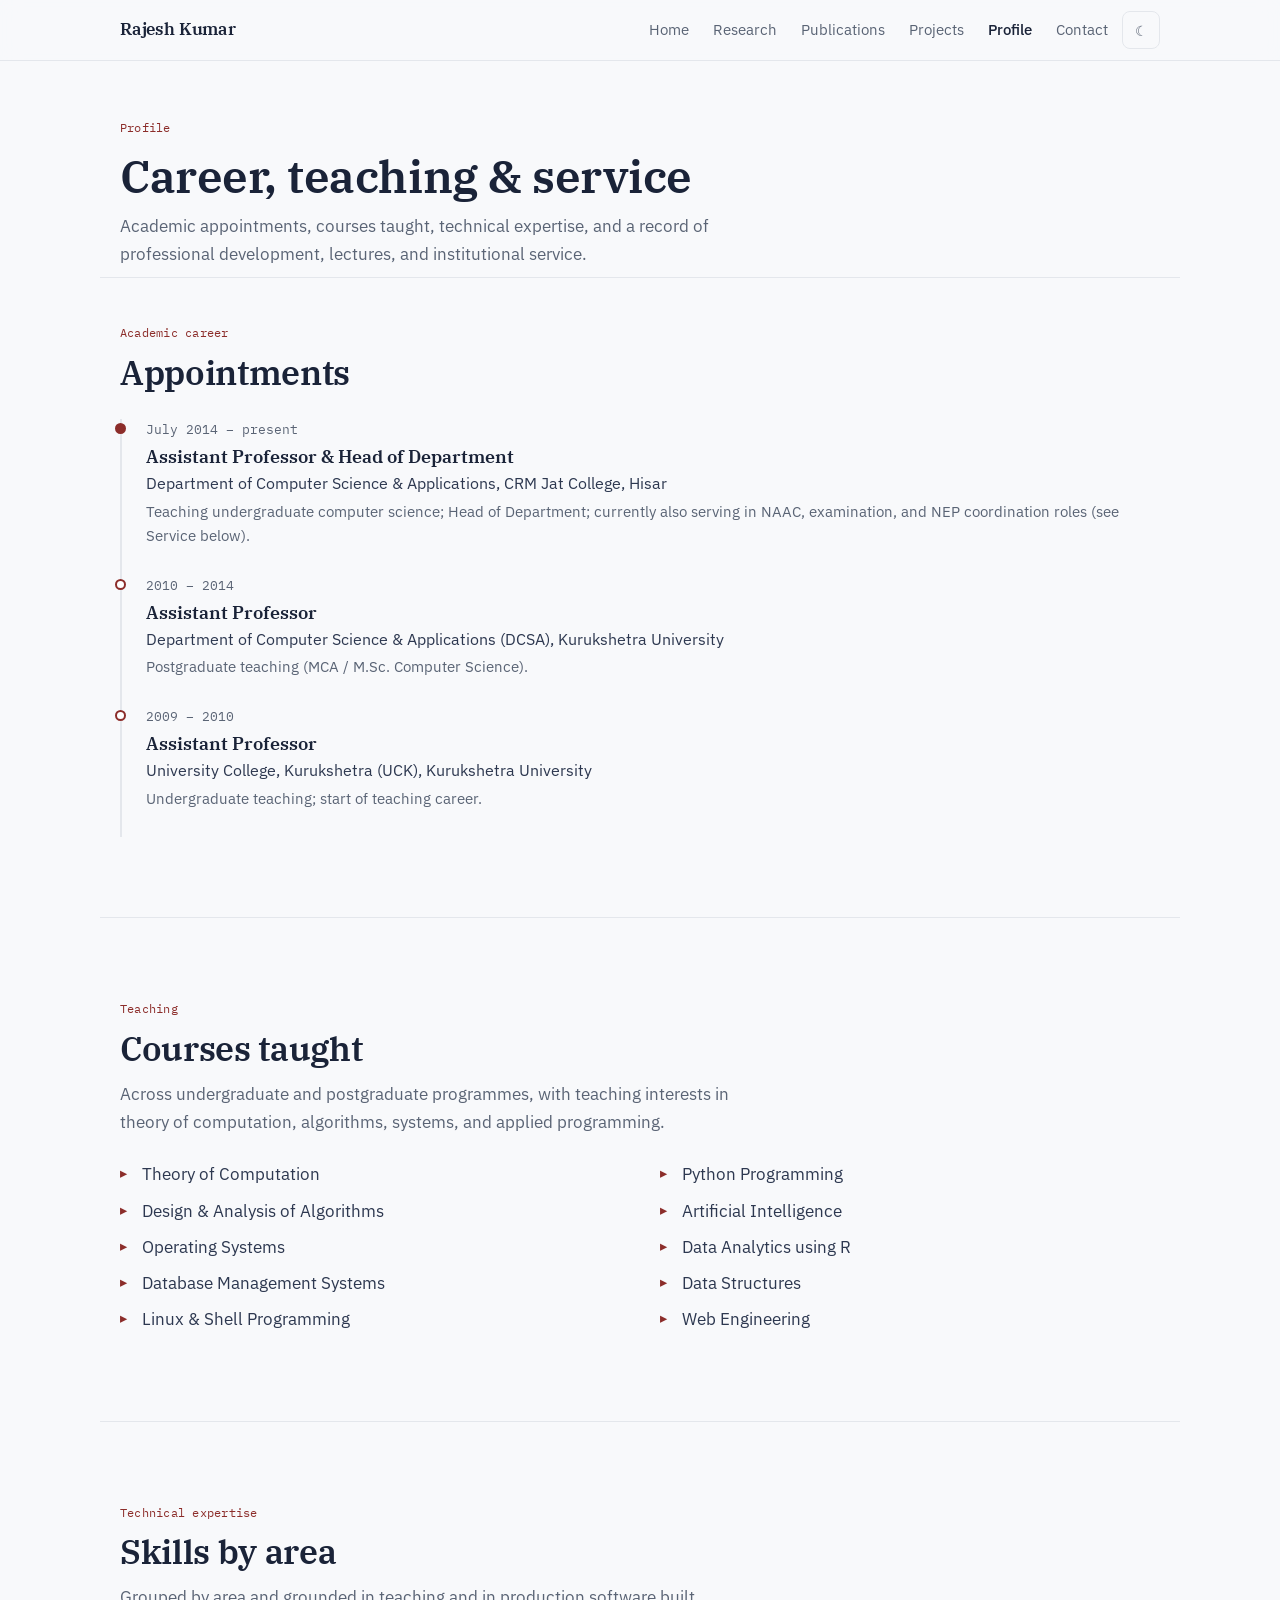
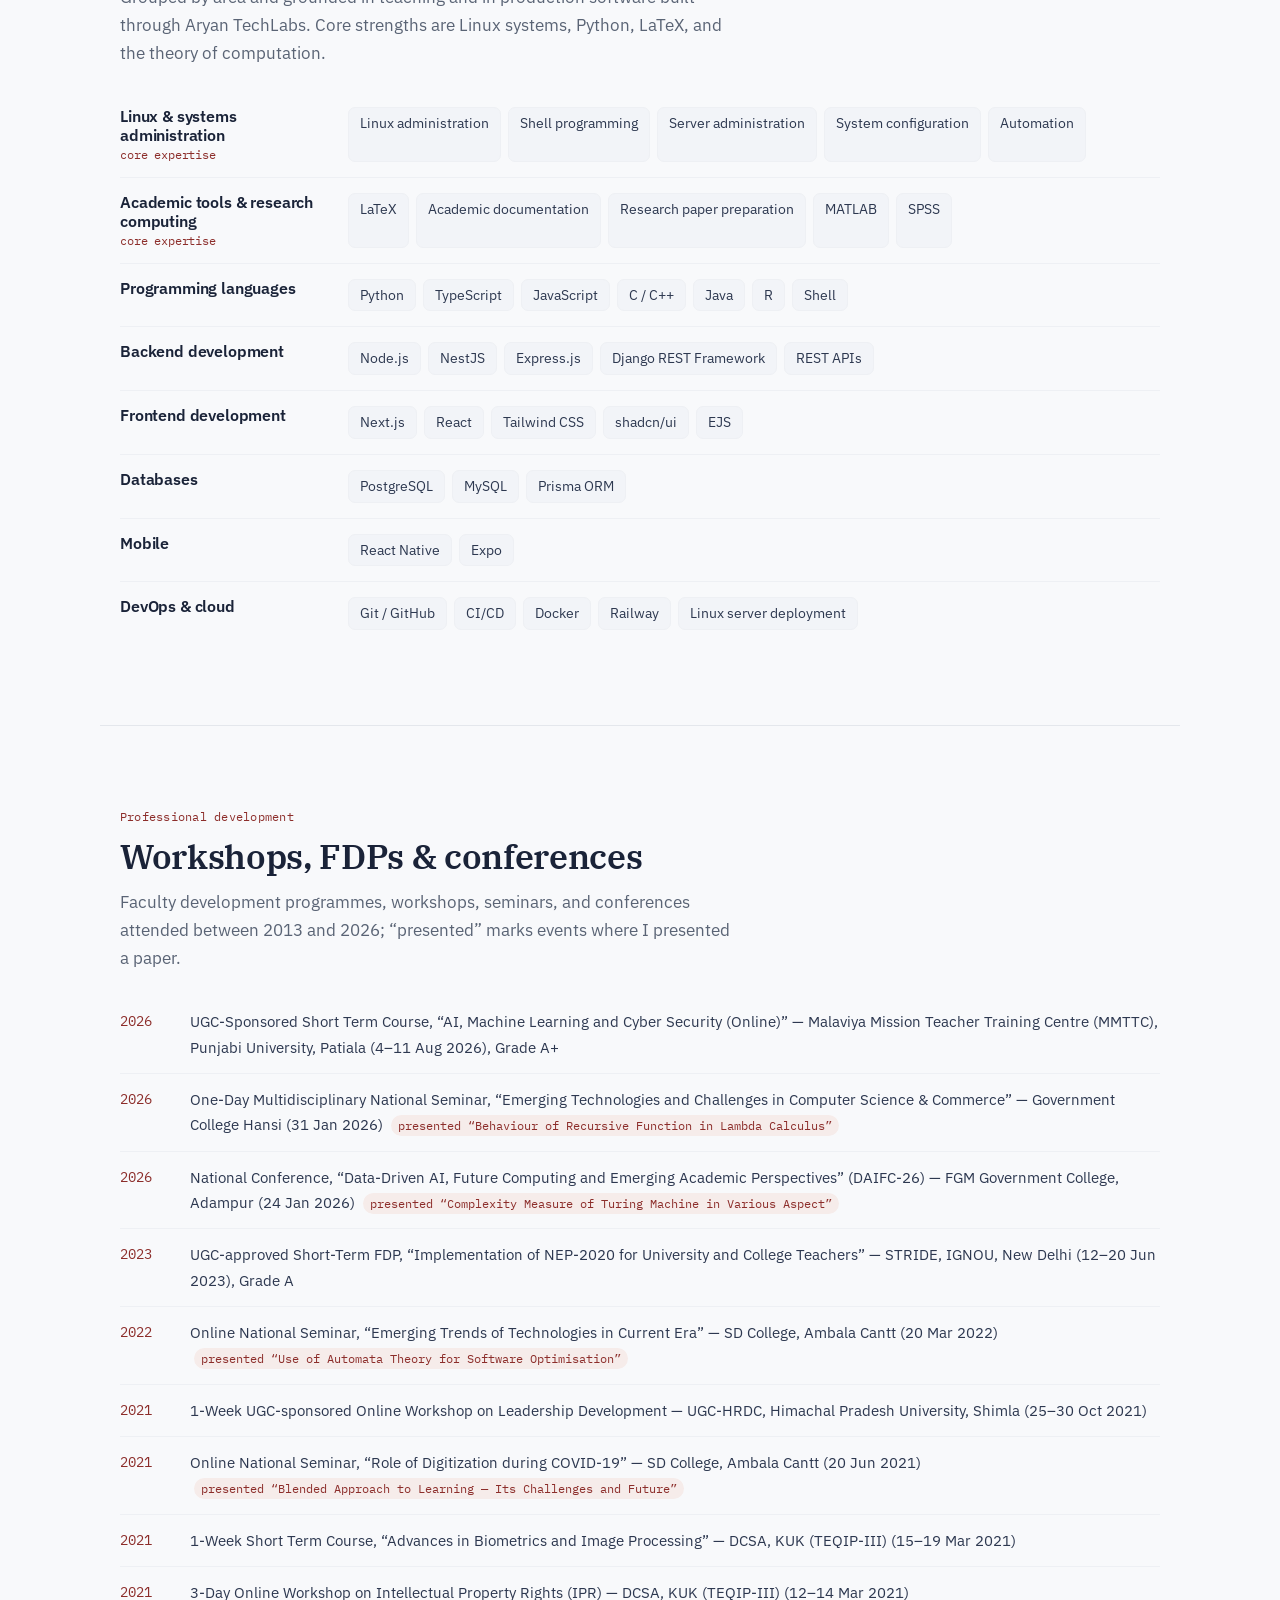
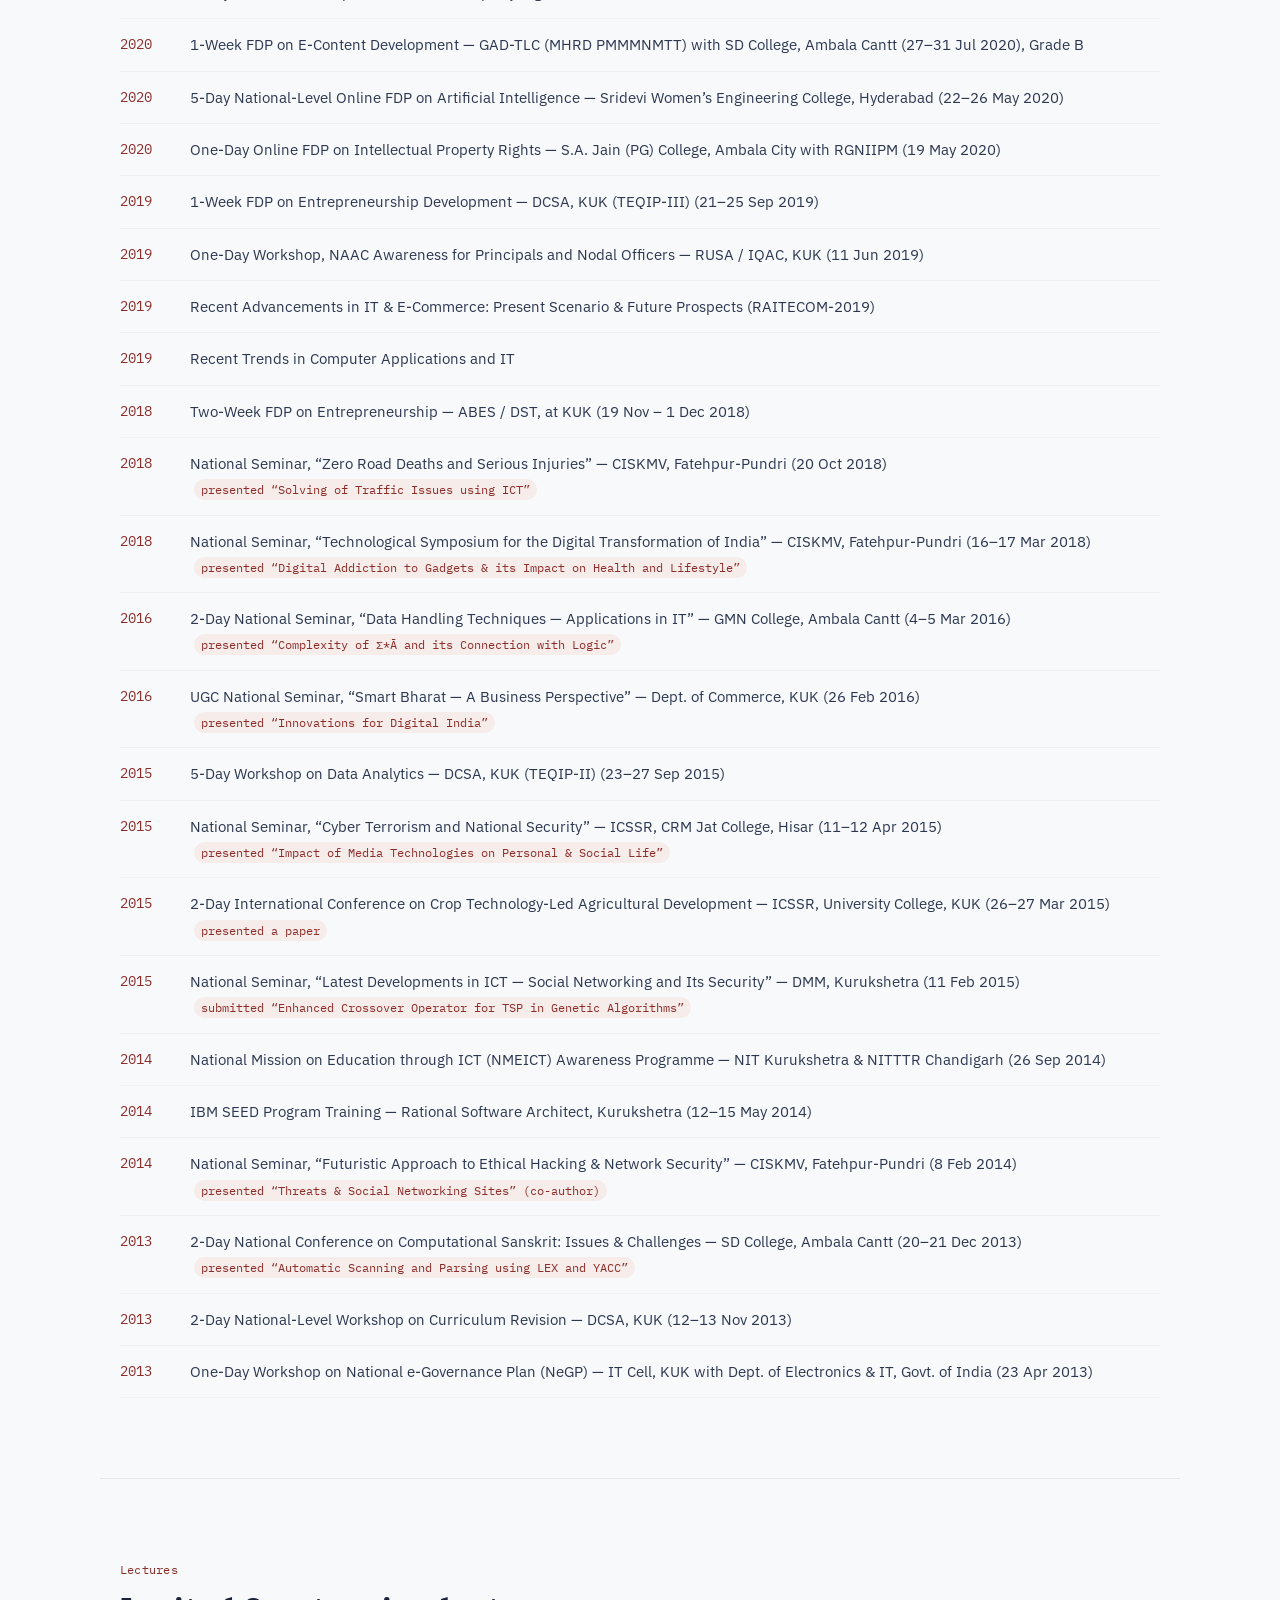
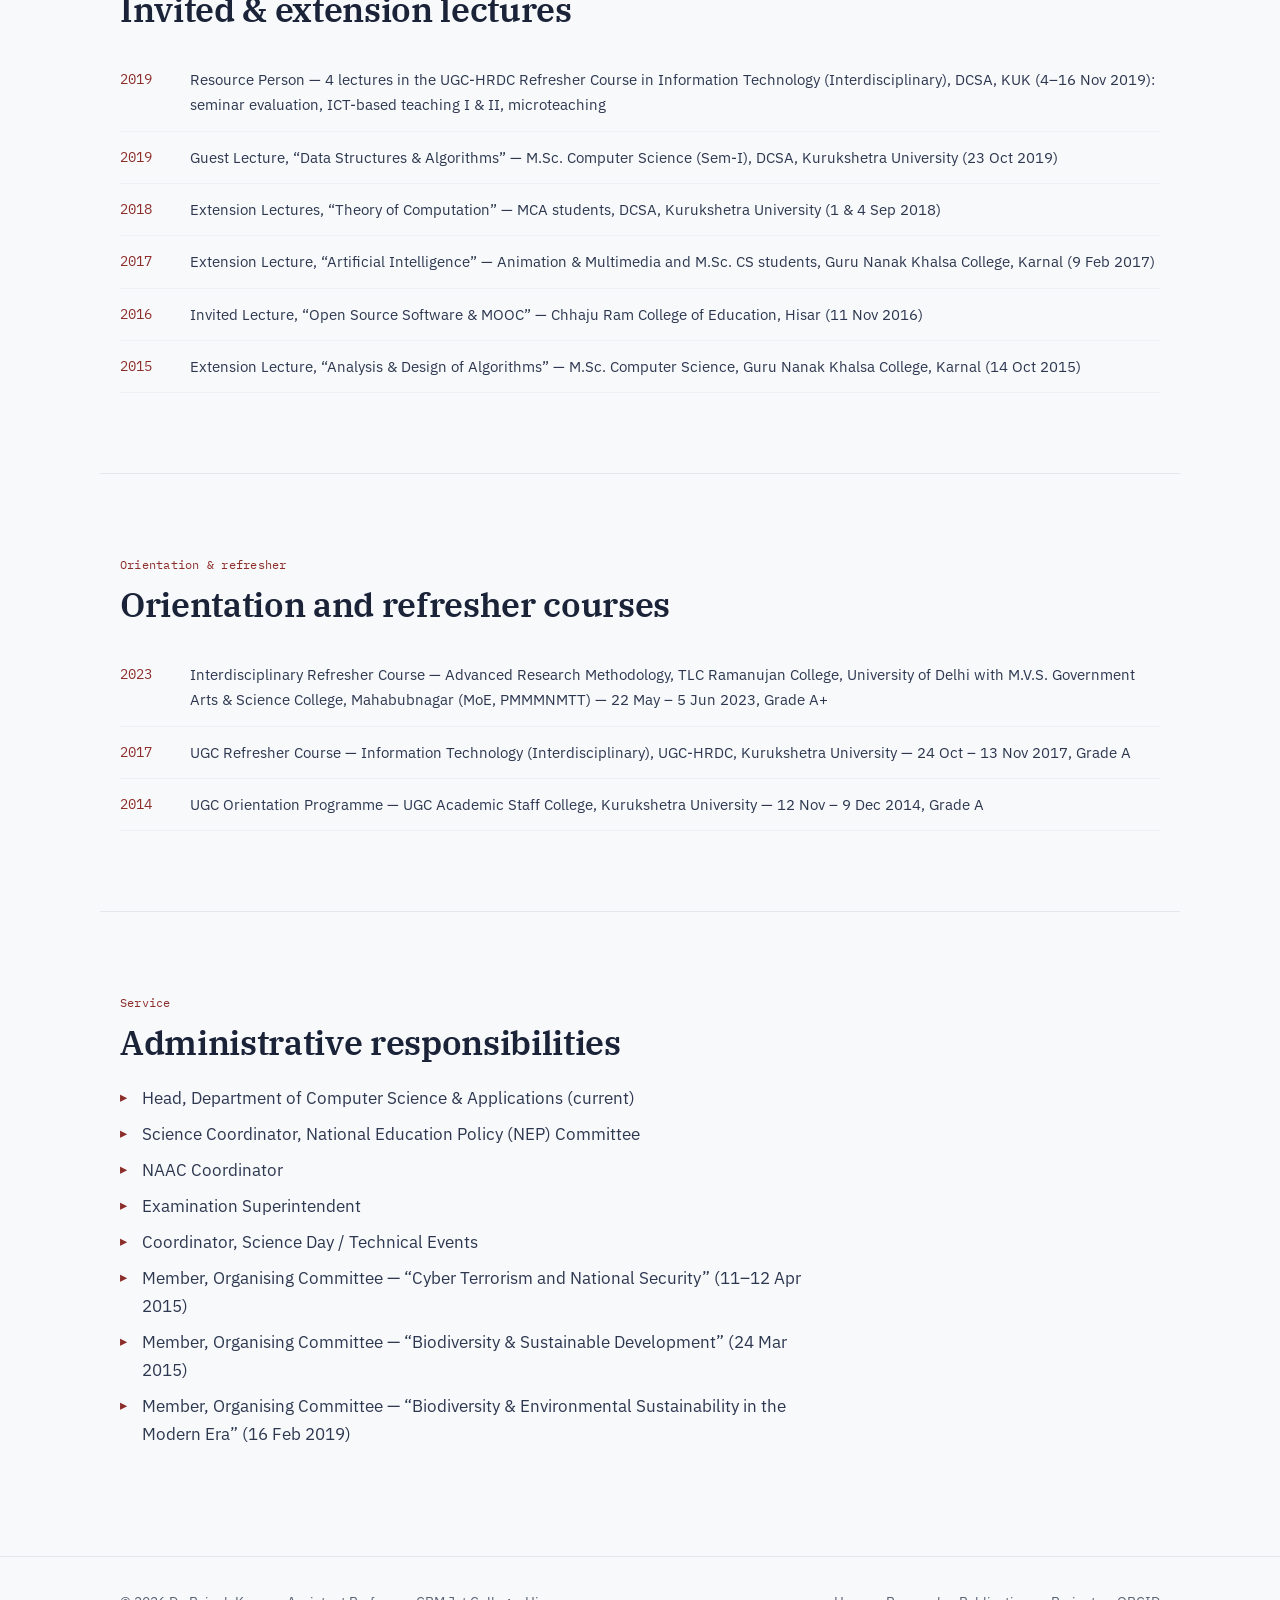
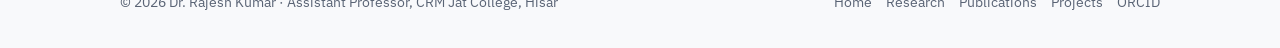
==== commit 3653cb60: "Remove GJUS&T affiliating-university references" ====
--- a/profile.html
+++ b/profile.html
@@ -51,7 +51,7 @@
       <div class="tl-item current">
         <div class="tl-when">July 2014 – present</div>
         <div class="tl-role">Assistant Professor &amp; Head of Department</div>
-        <div class="tl-where">Department of Computer Science &amp; Applications, CRM Jat College, Hisar (Guru Jambheshwar University of Science &amp; Technology, Hisar)</div>
+        <div class="tl-where">Department of Computer Science &amp; Applications, CRM Jat College, Hisar</div>
         <div class="tl-note">Teaching undergraduate computer science; Head of Department; currently also serving in NAAC, examination, and NEP coordination roles (see Service below).</div>
       </div>
       <div class="tl-item">
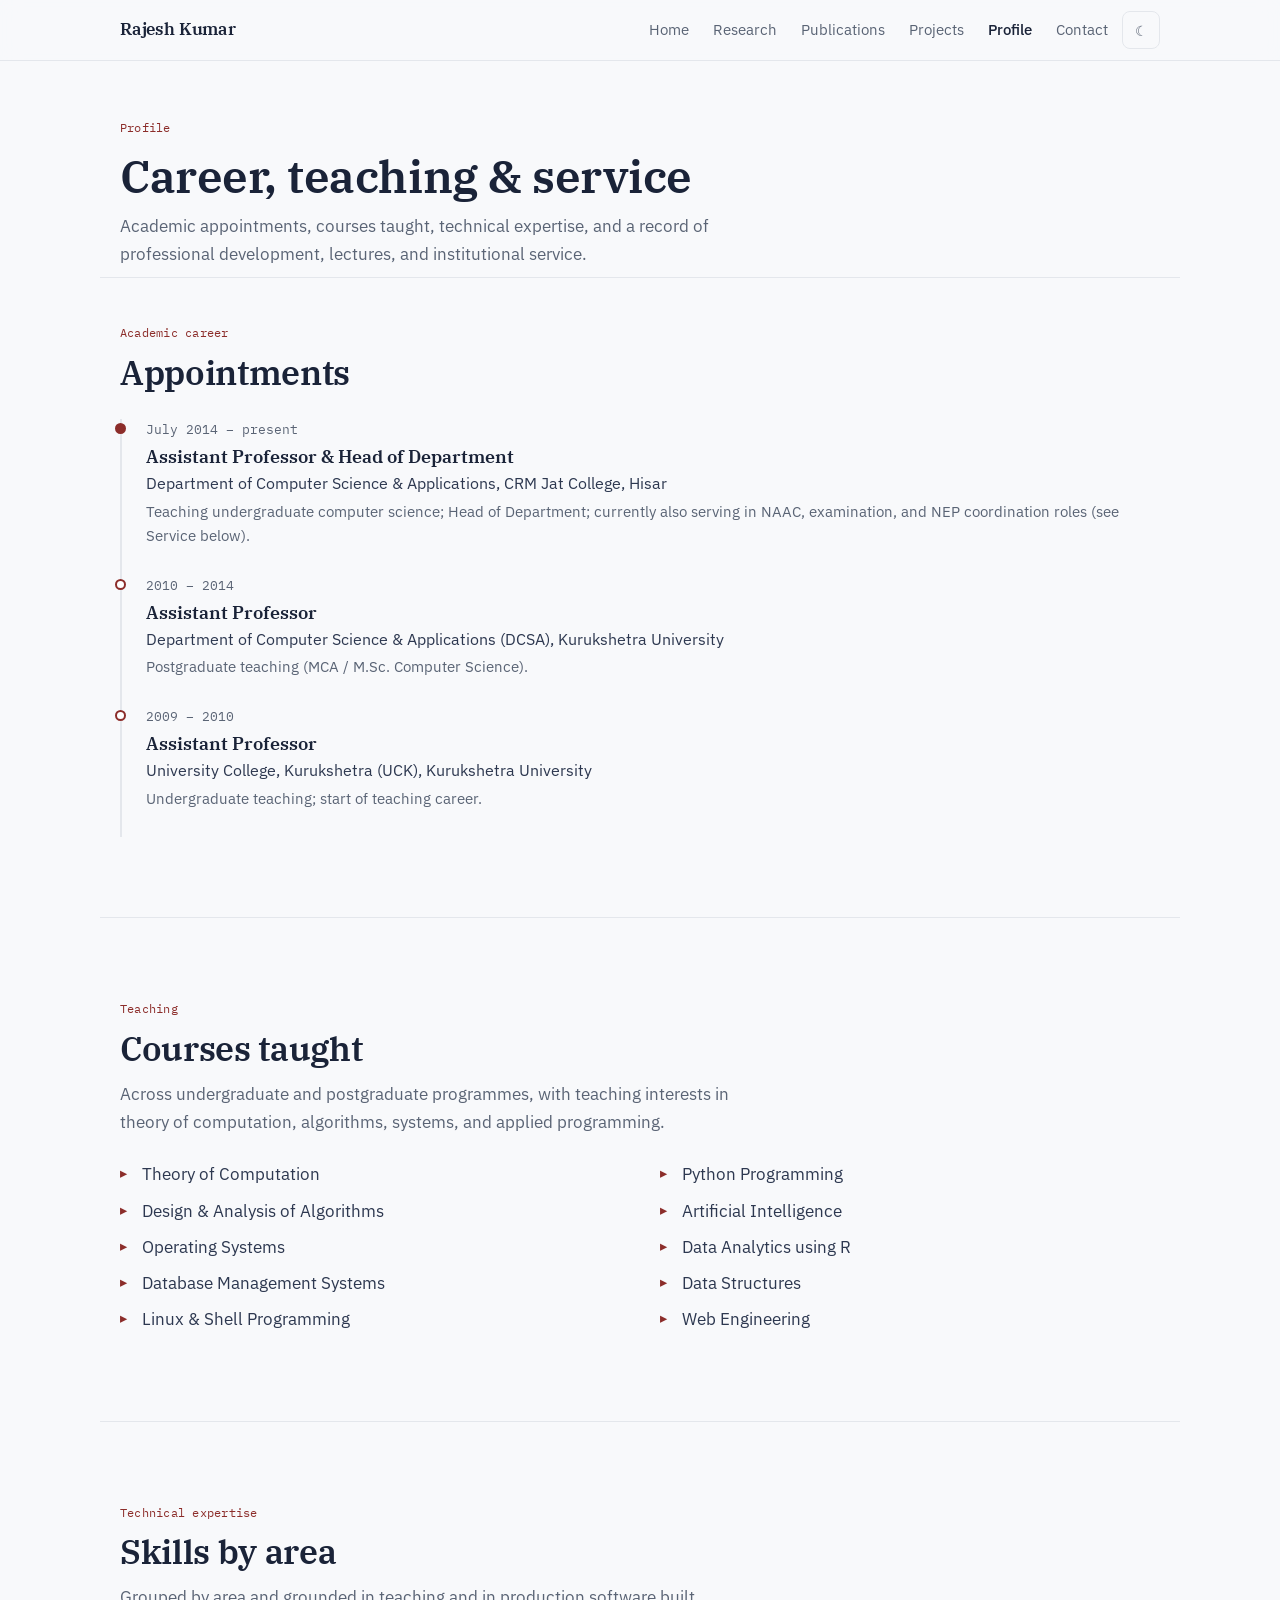
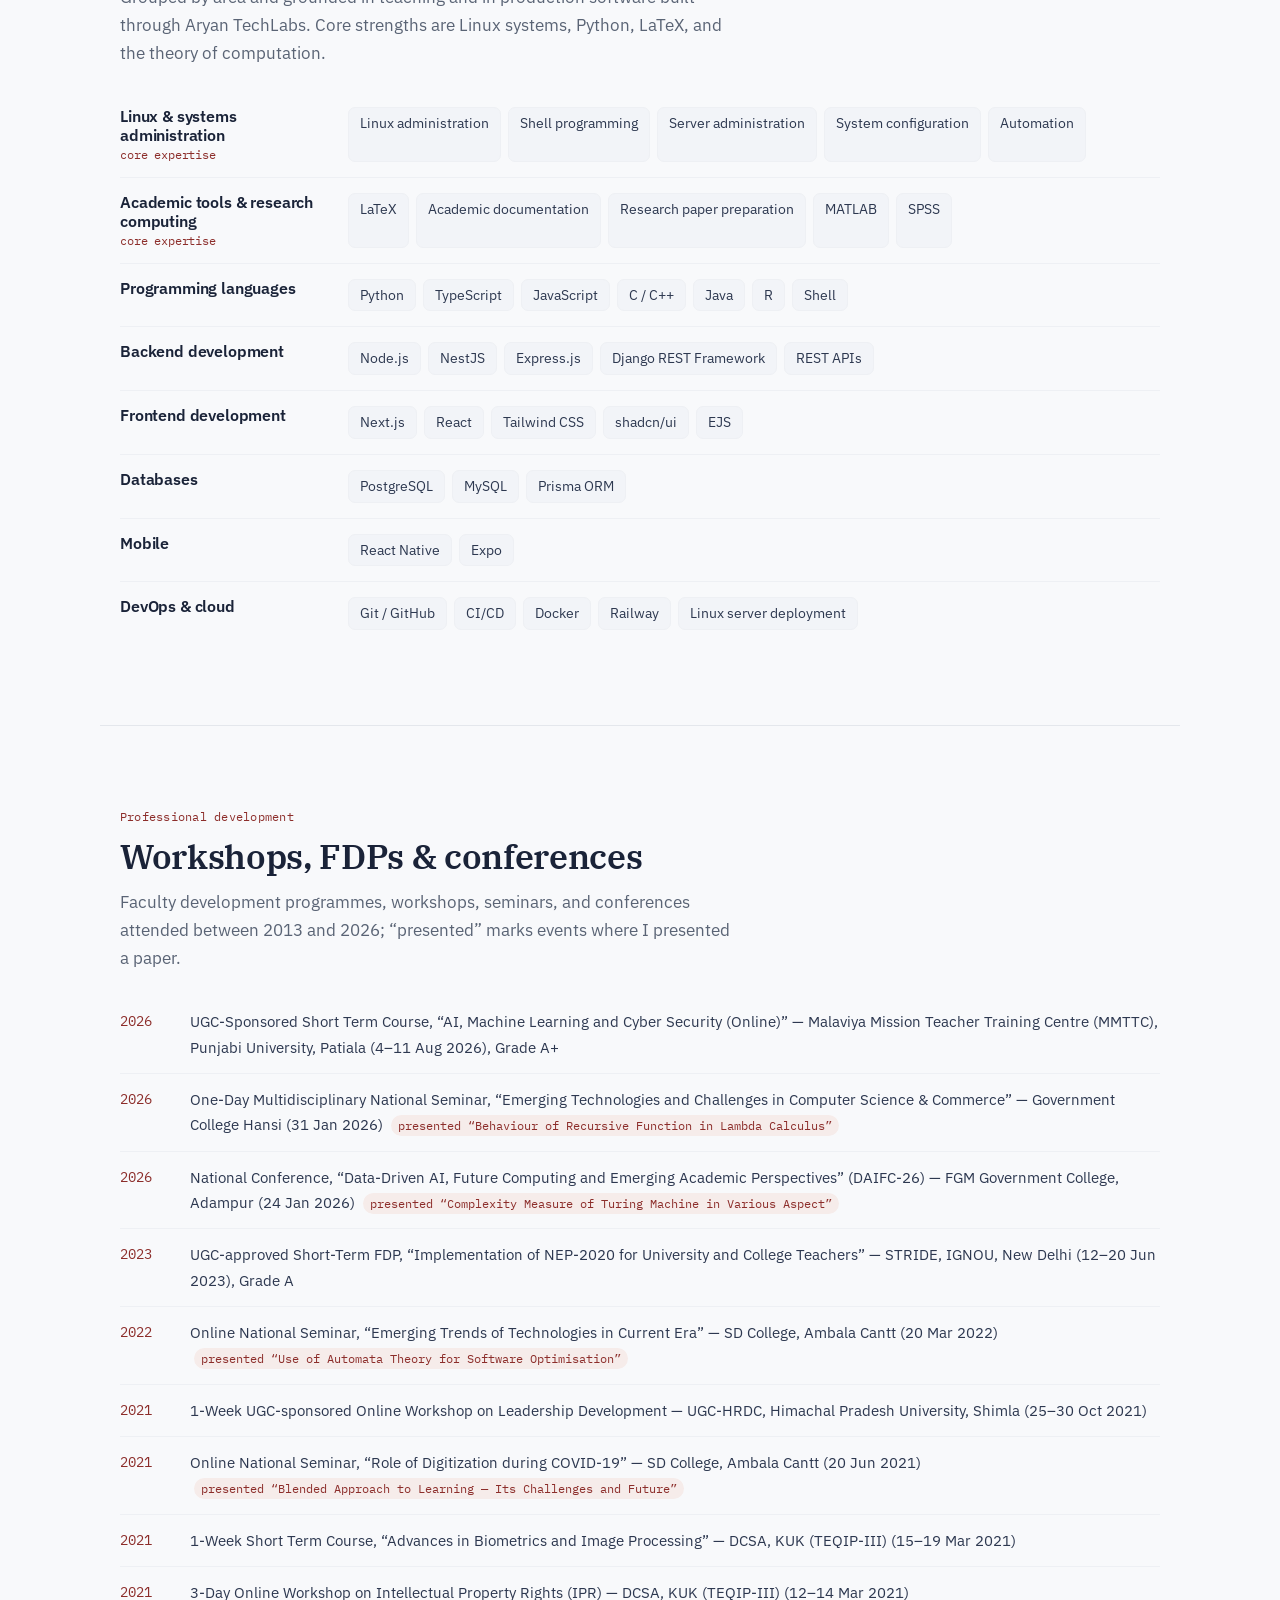
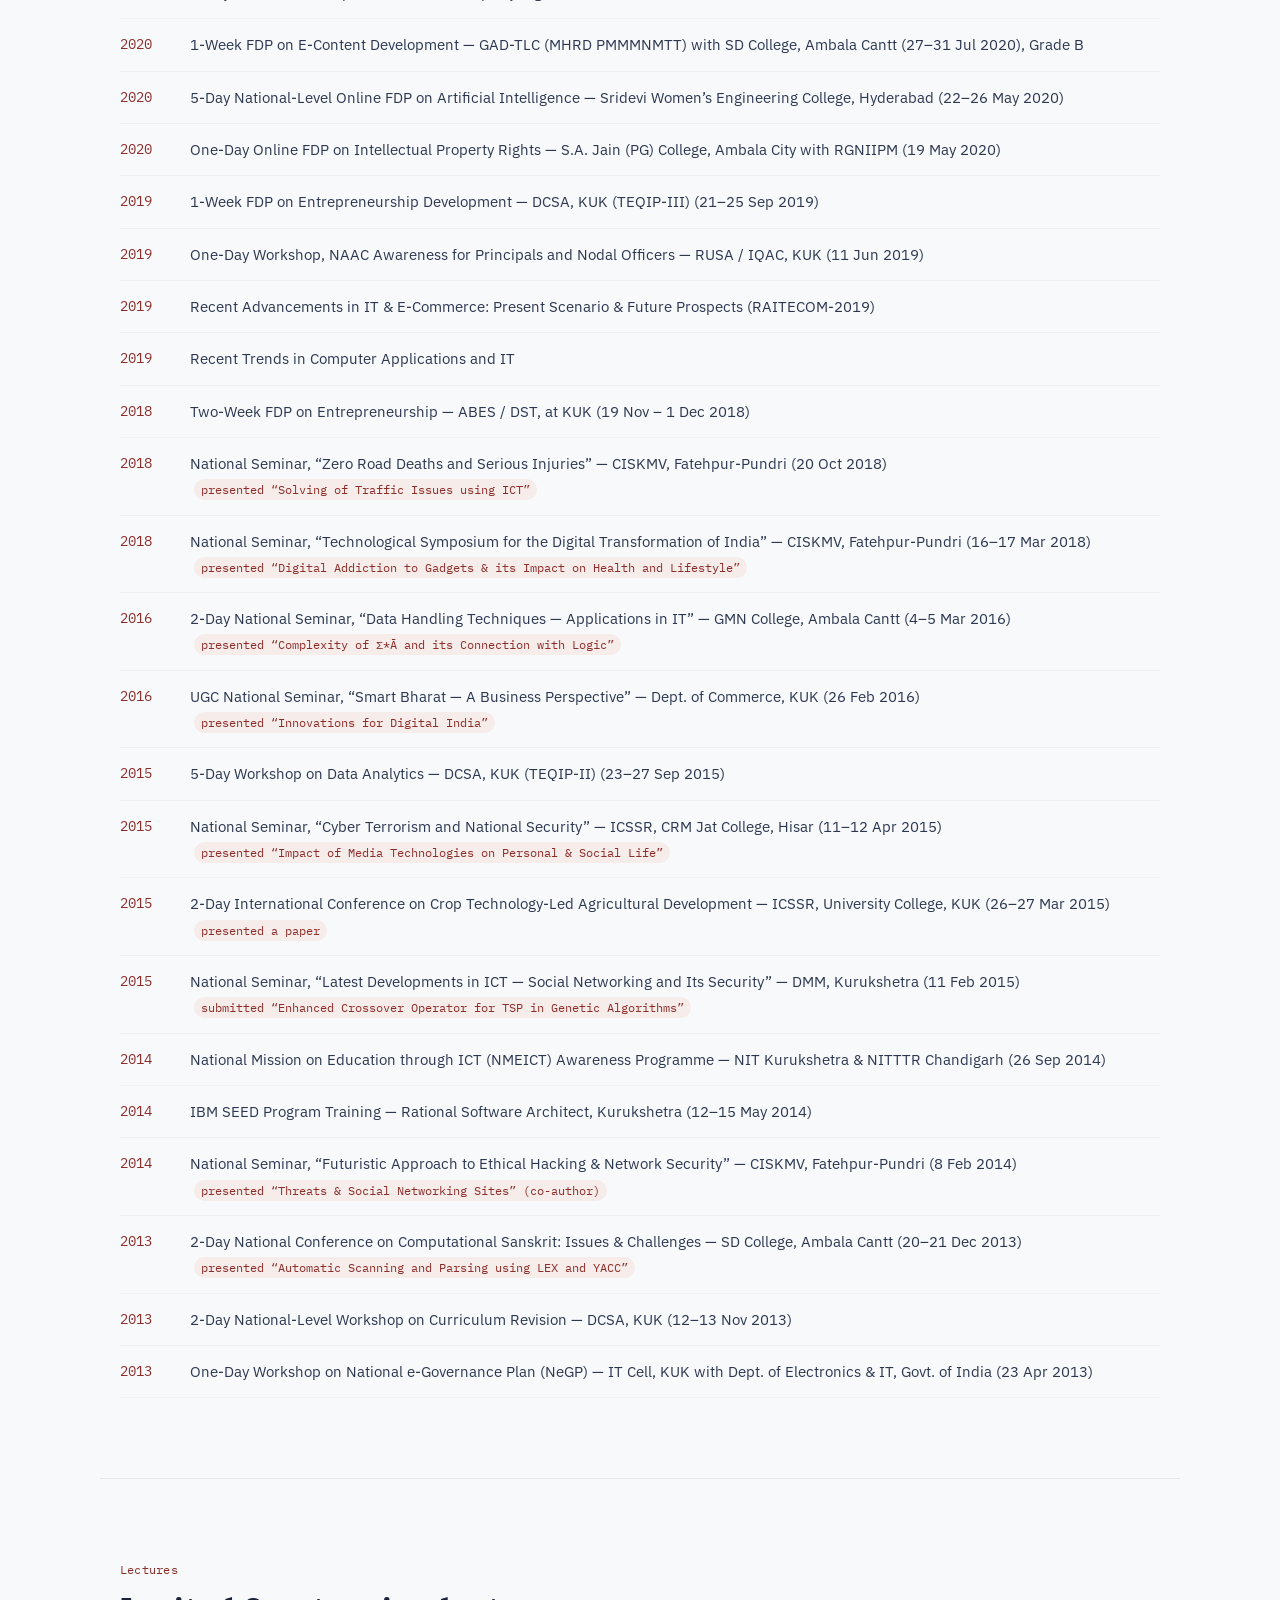
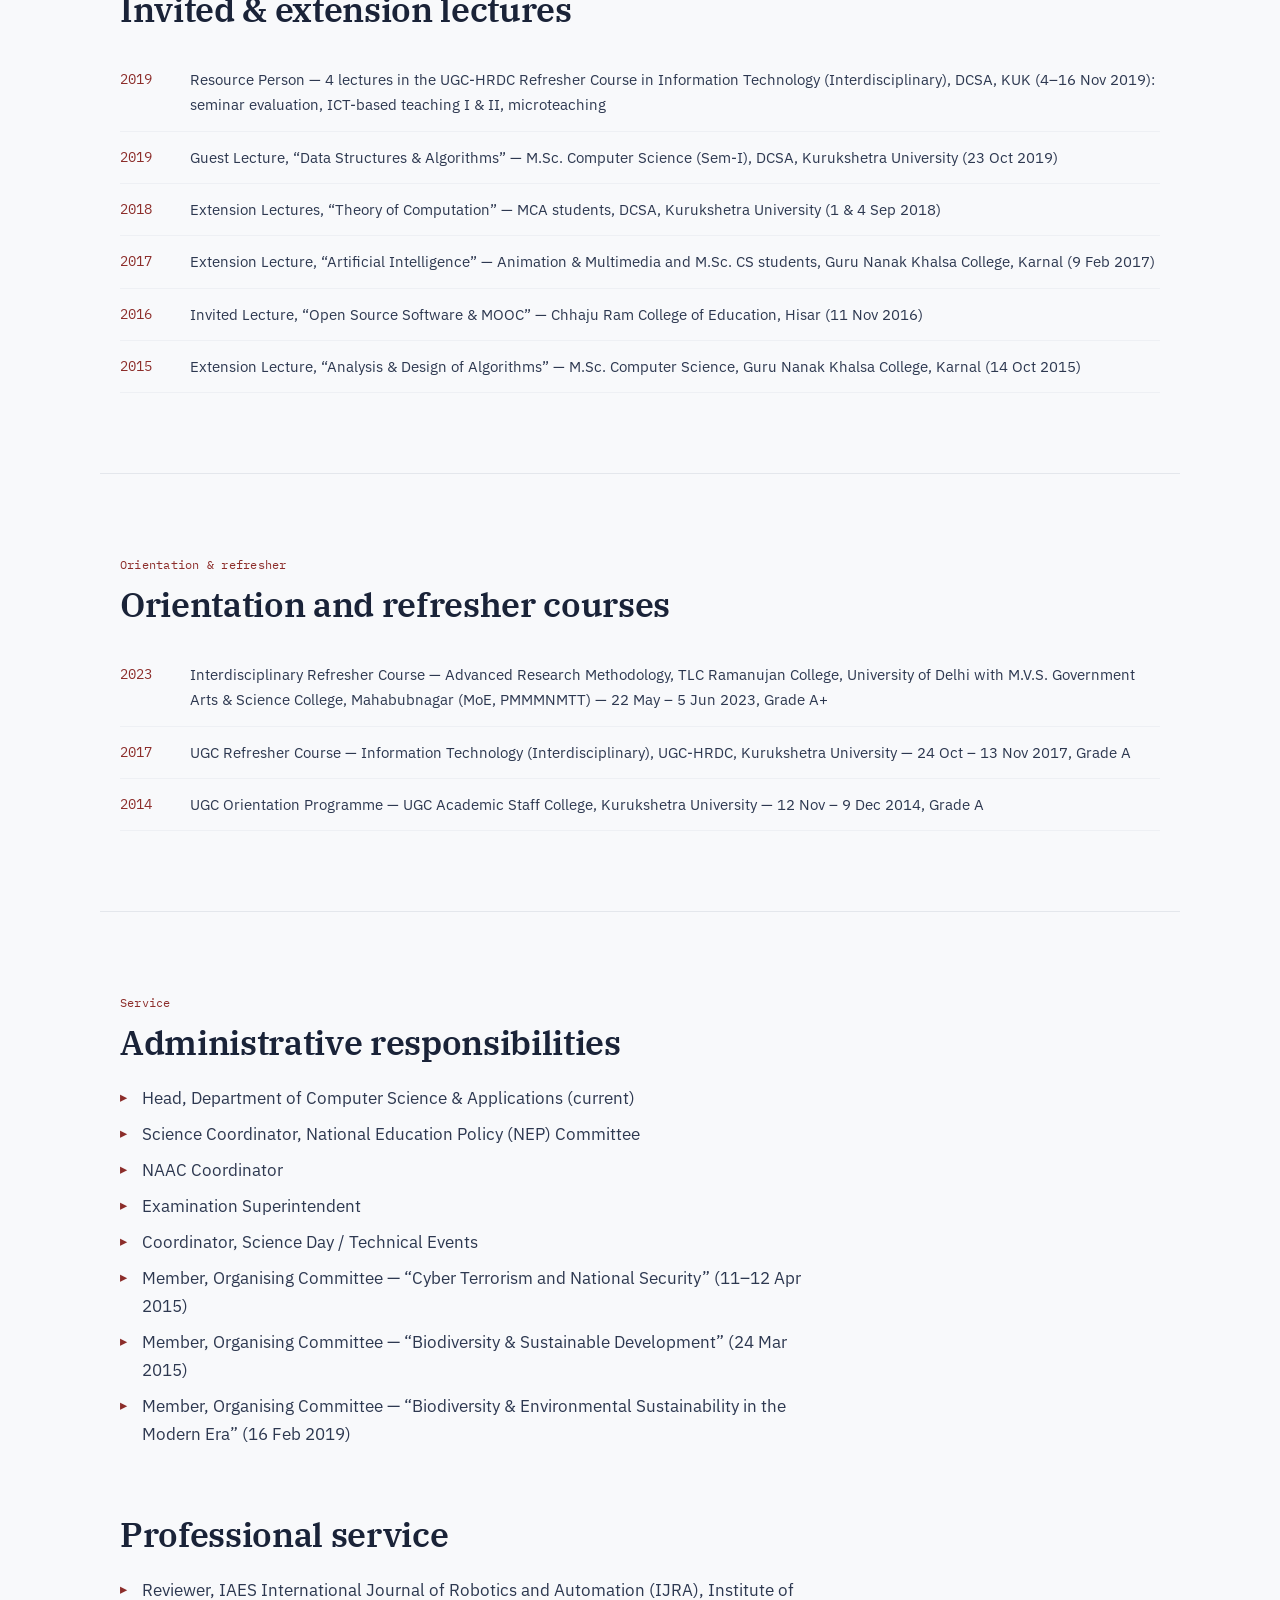
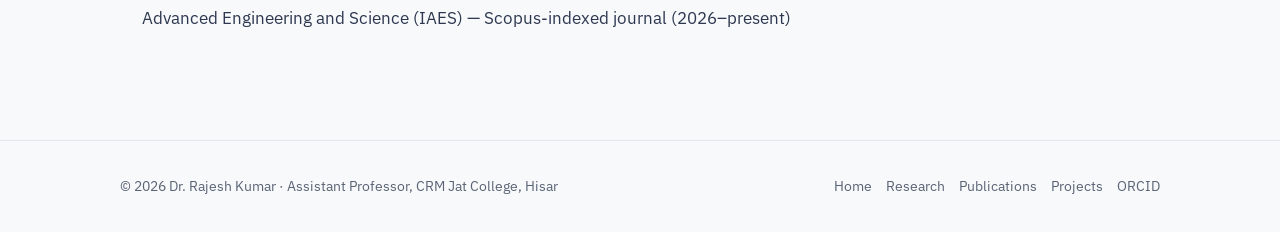
==== commit ae036a47: "Add Professional service section with IJRA (IAES) reviewer role" ====
--- a/profile.html
+++ b/profile.html
@@ -208,6 +208,11 @@
       <li>Member, Organising Committee — “Biodiversity &amp; Sustainable Development” (24 Mar 2015)</li>
       <li>Member, Organising Committee — “Biodiversity &amp; Environmental Sustainability in the Modern Era” (16 Feb 2019)</li>
     </ul>
+
+    <h2 class="section-title" style="margin-top:2em">Professional service</h2>
+    <ul class="ticklist" style="margin-top:1.2em;max-width:70ch">
+      <li>Reviewer, IAES International Journal of Robotics and Automation (IJRA), Institute of Advanced Engineering and Science (IAES) — Scopus-indexed journal (2026–present)</li>
+    </ul>
   </section>
 
 </main>
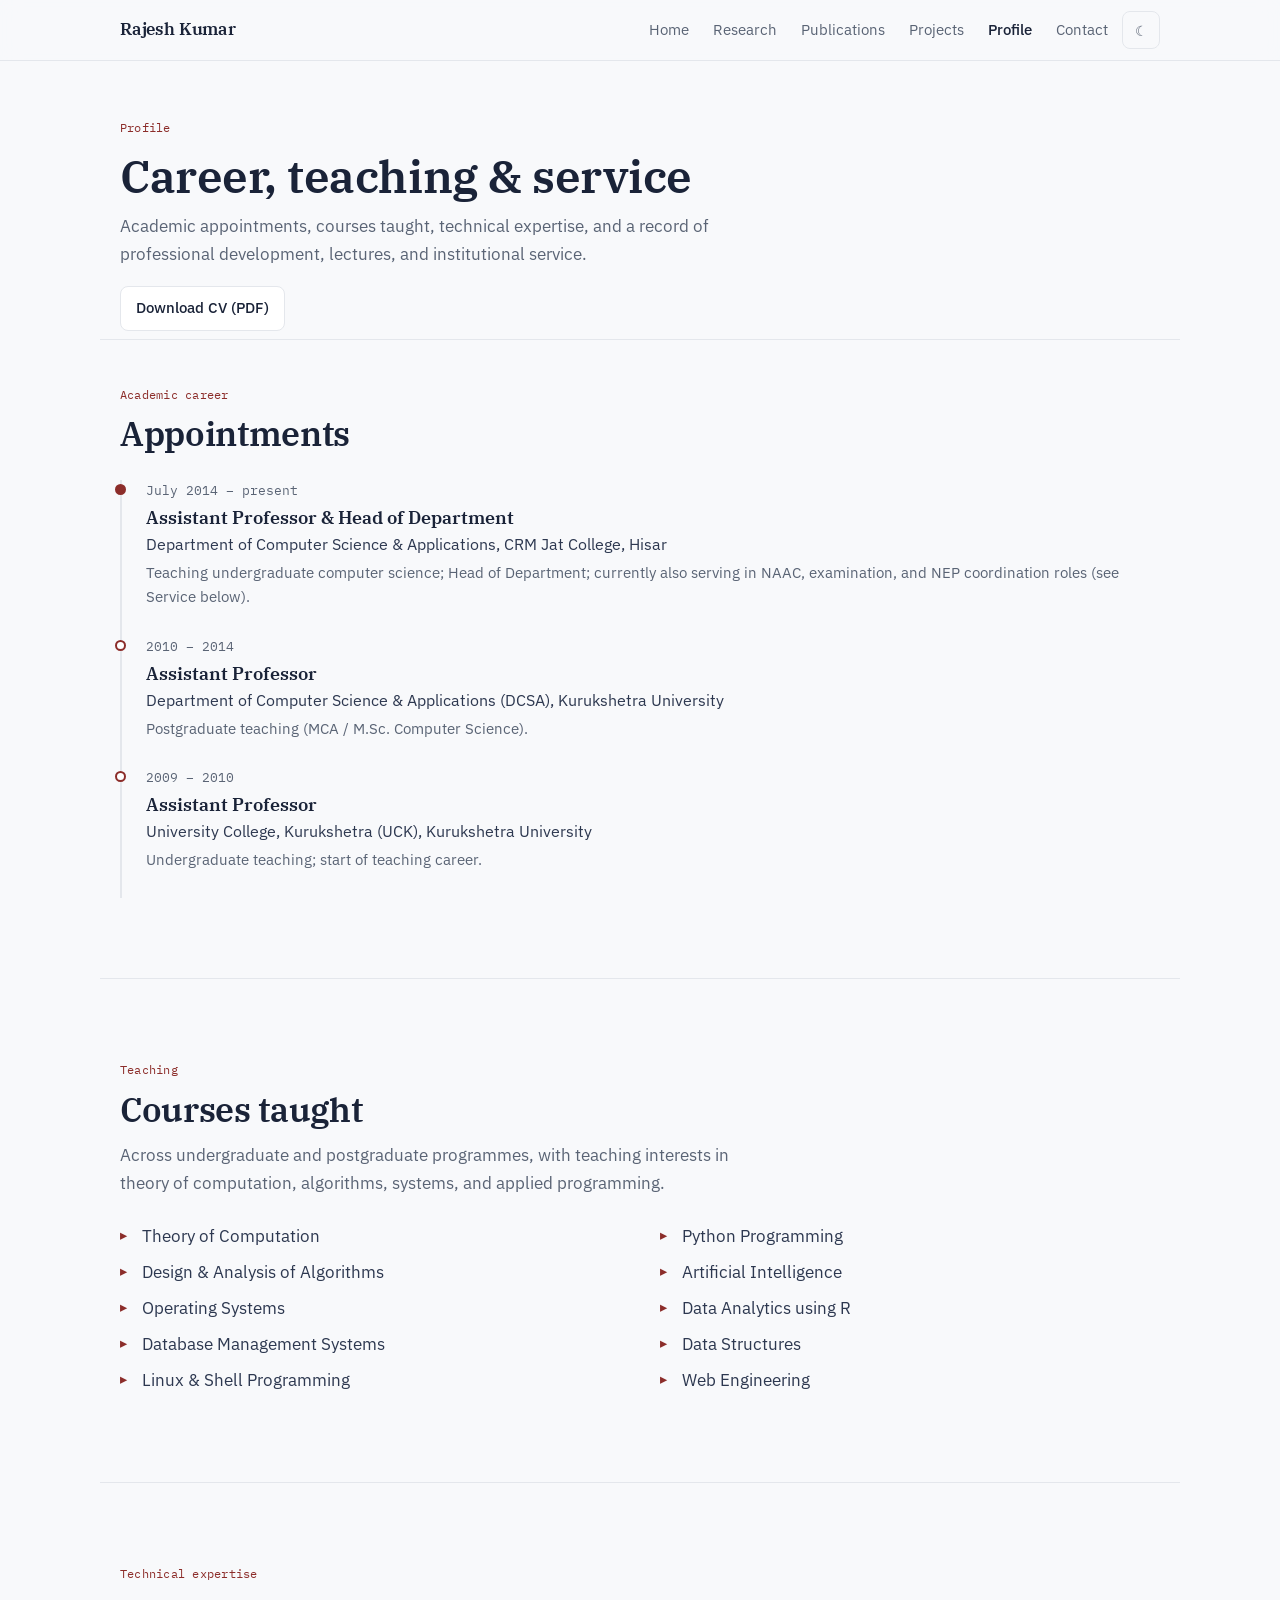
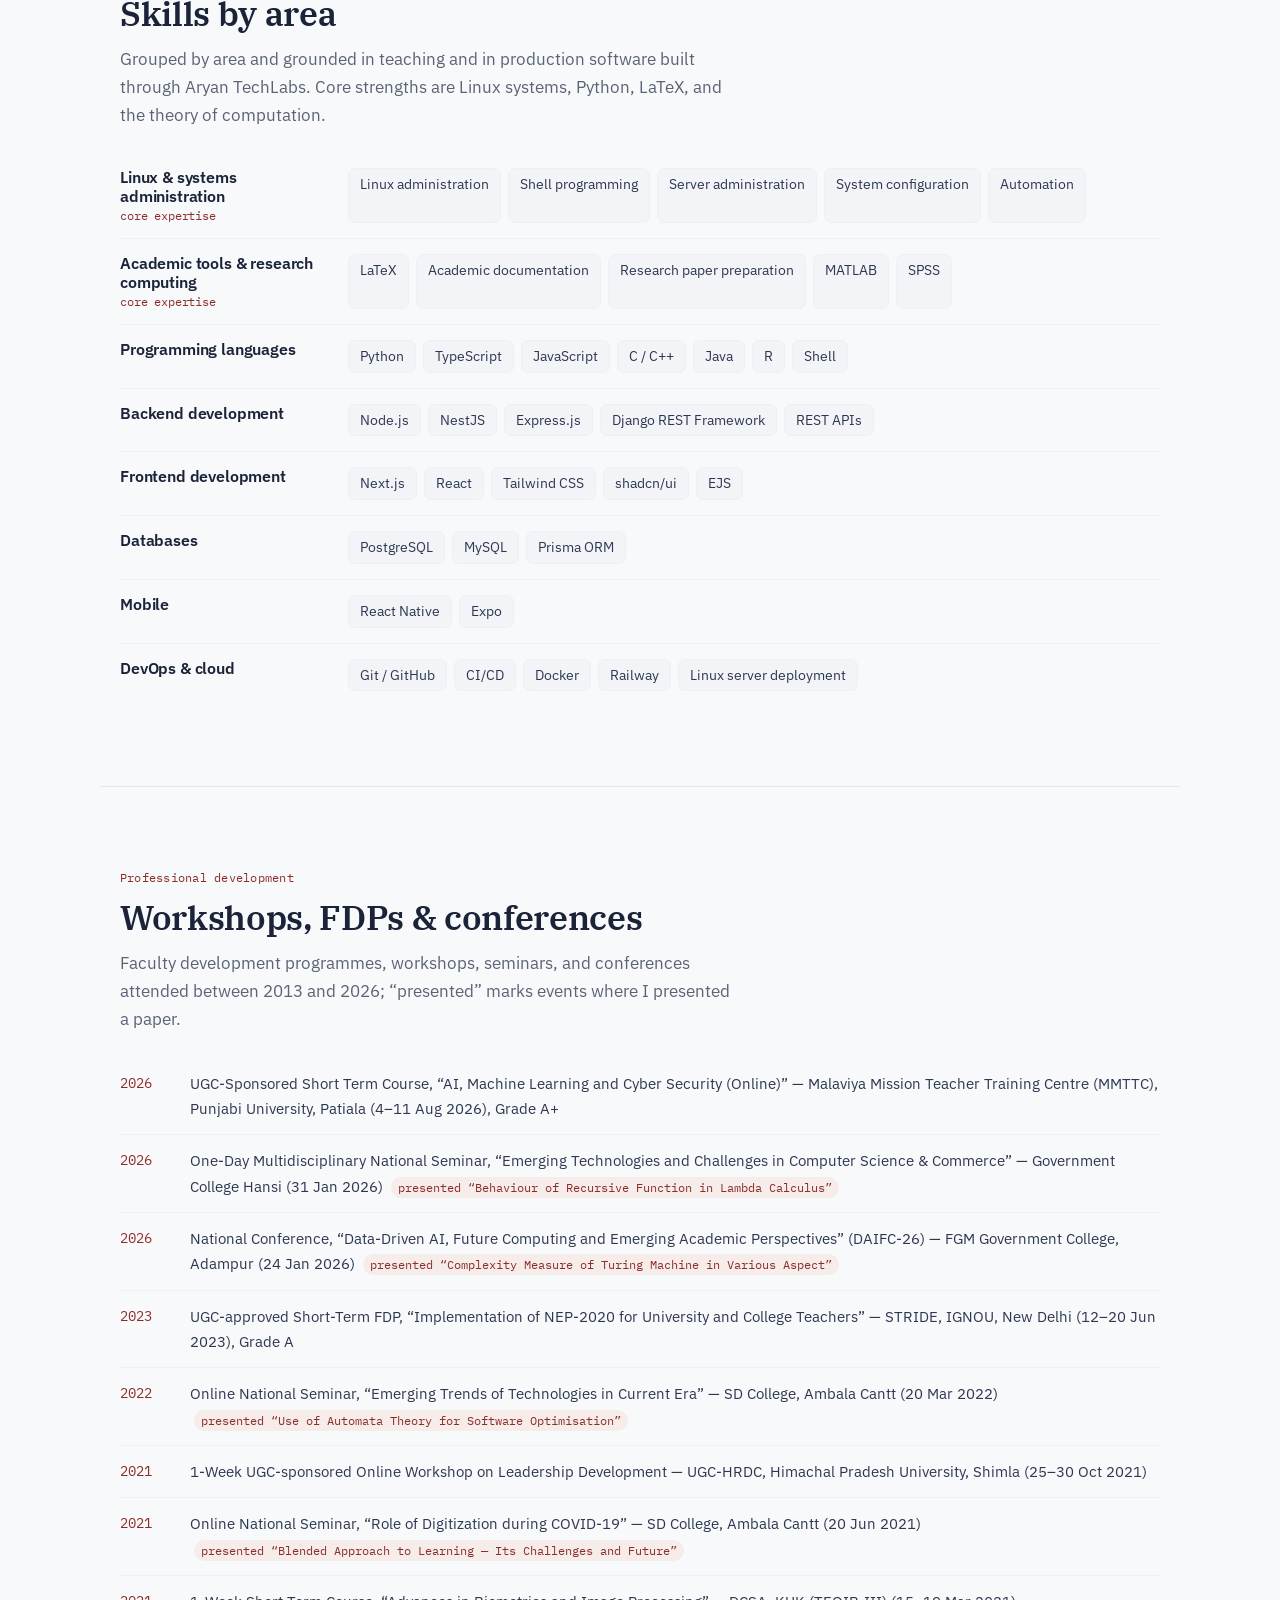
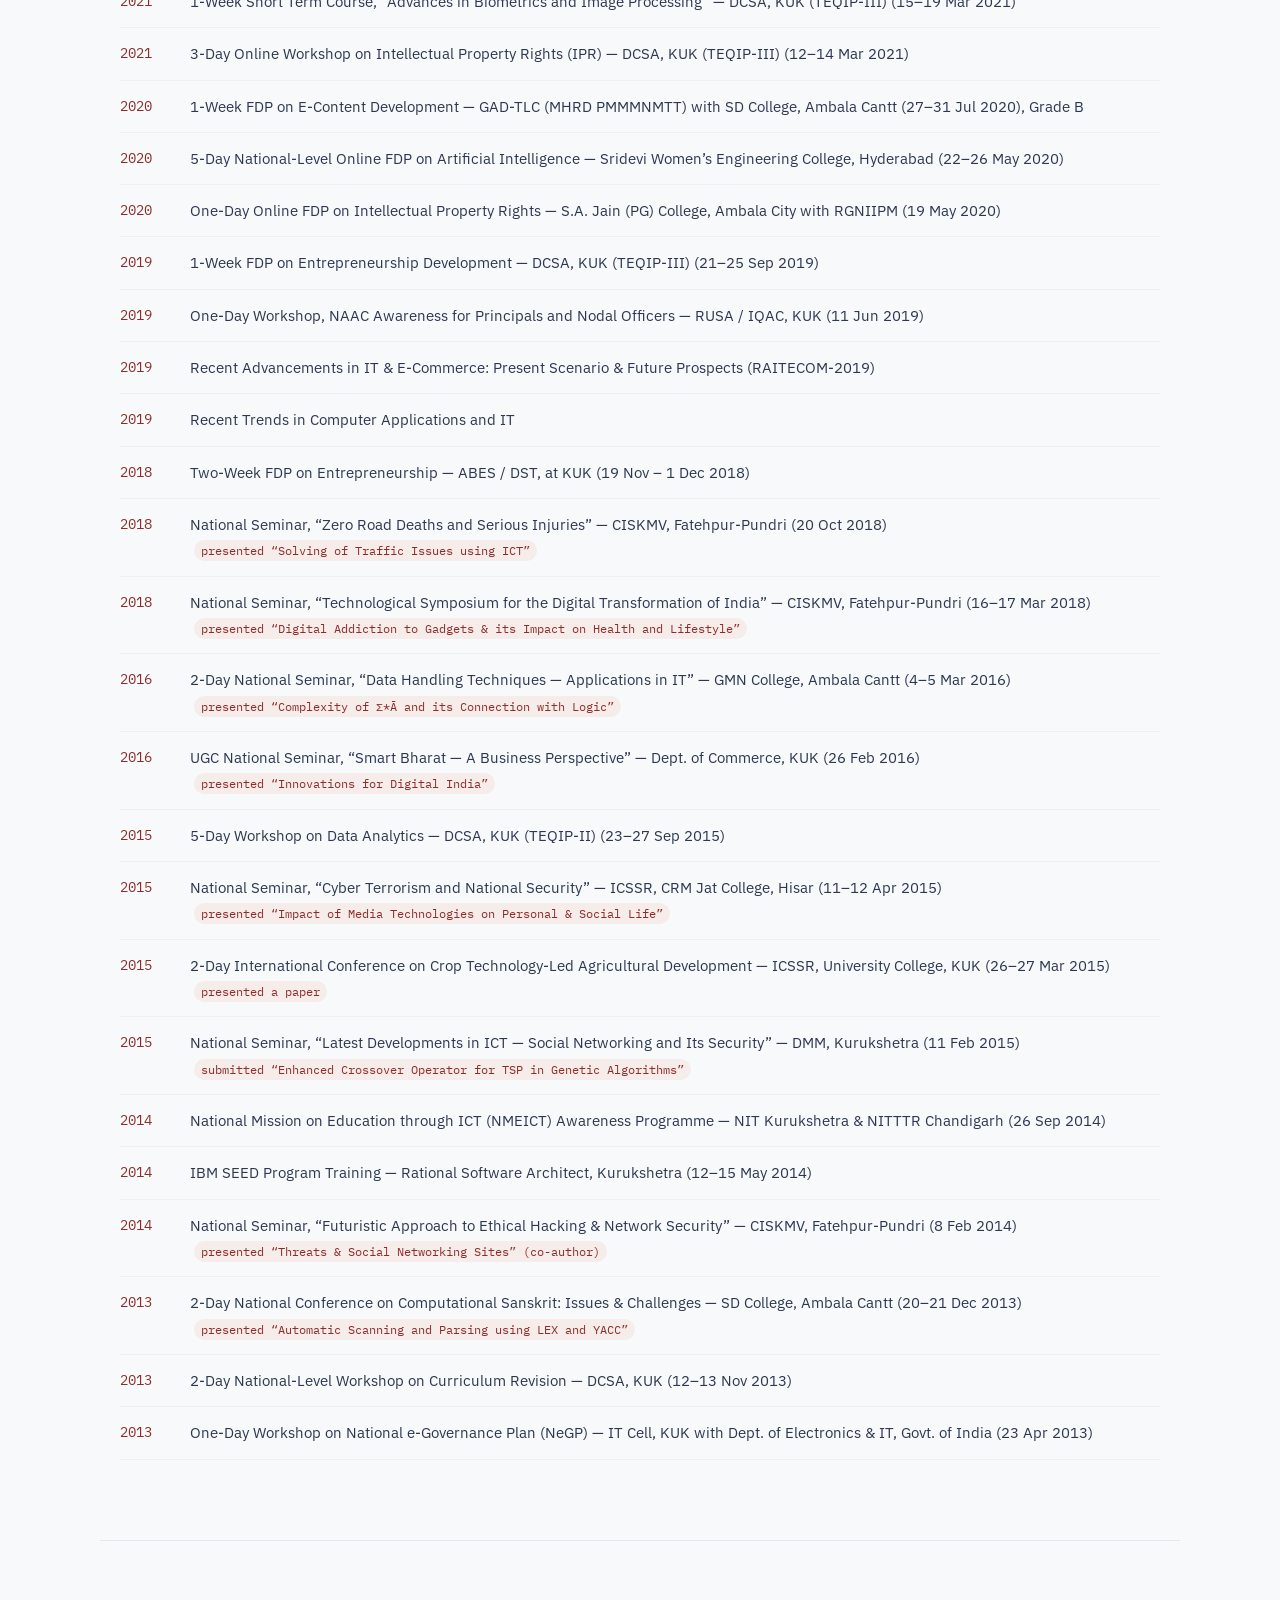
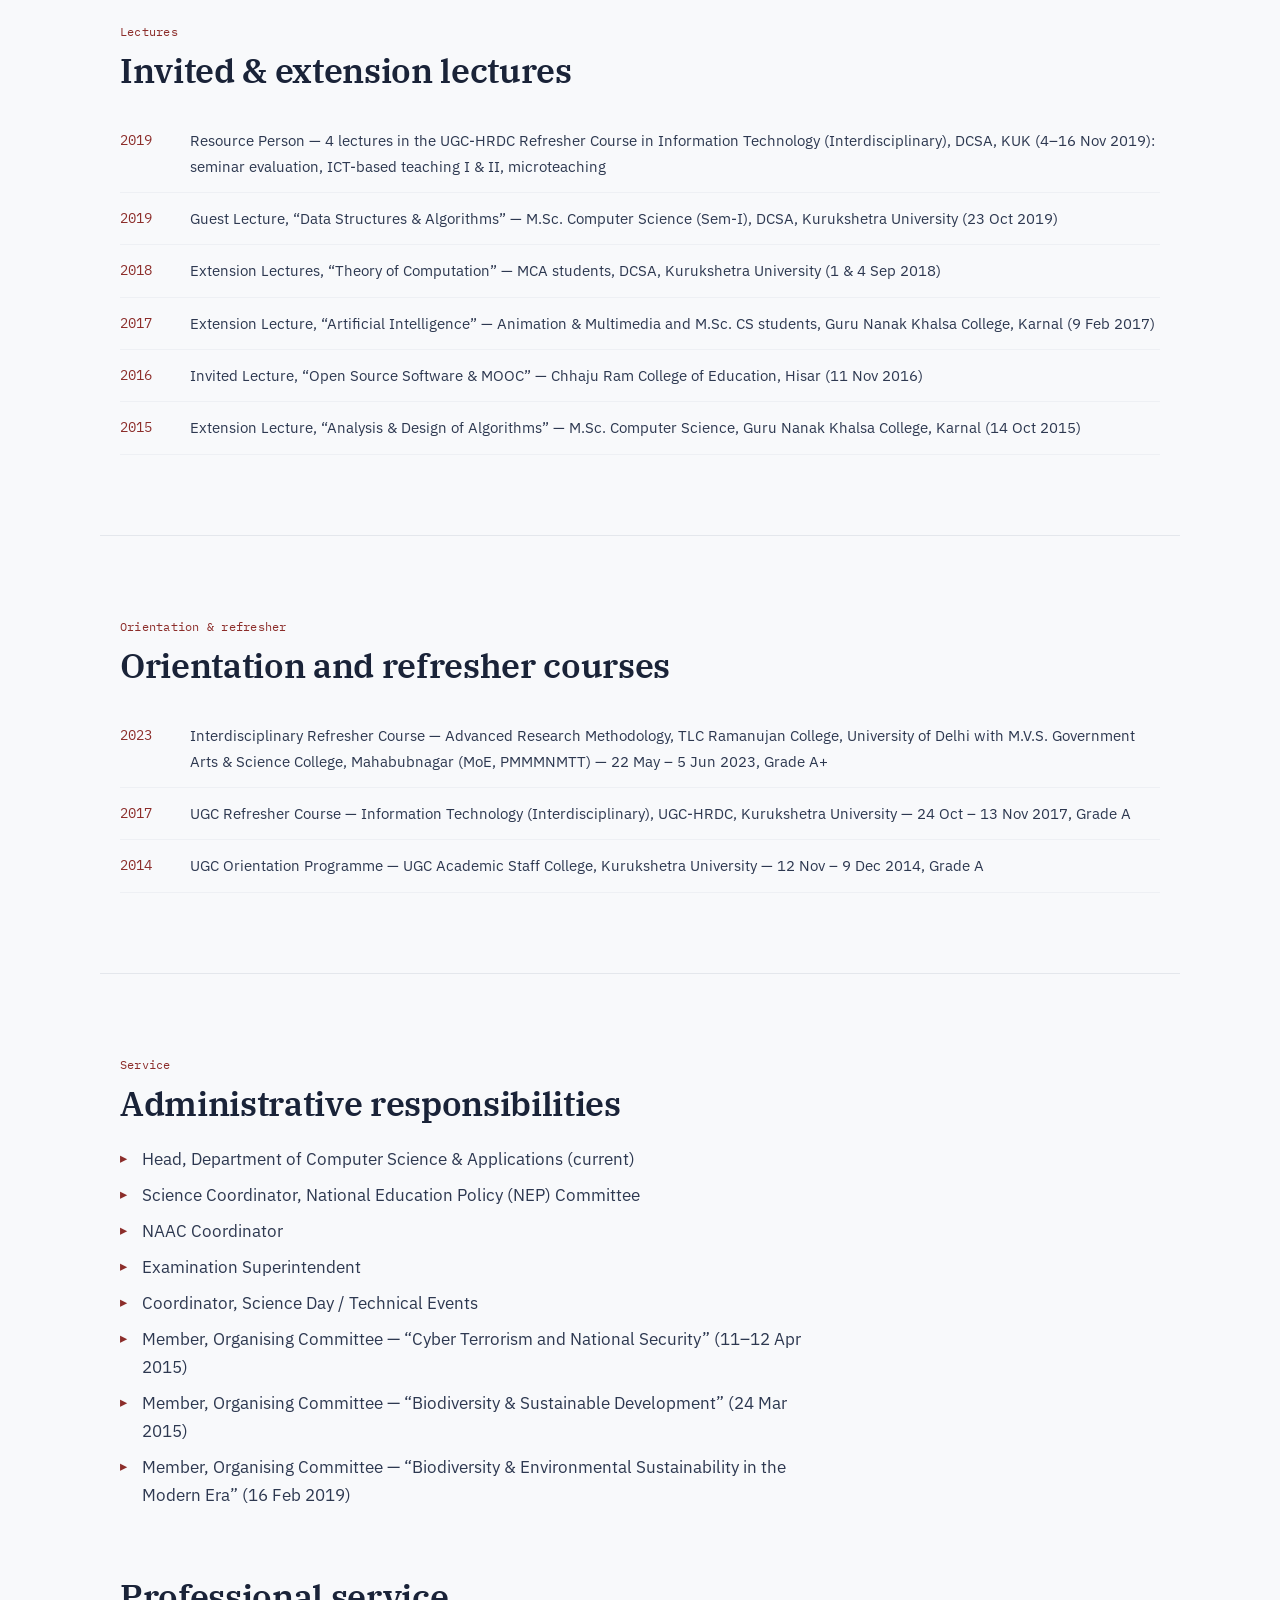
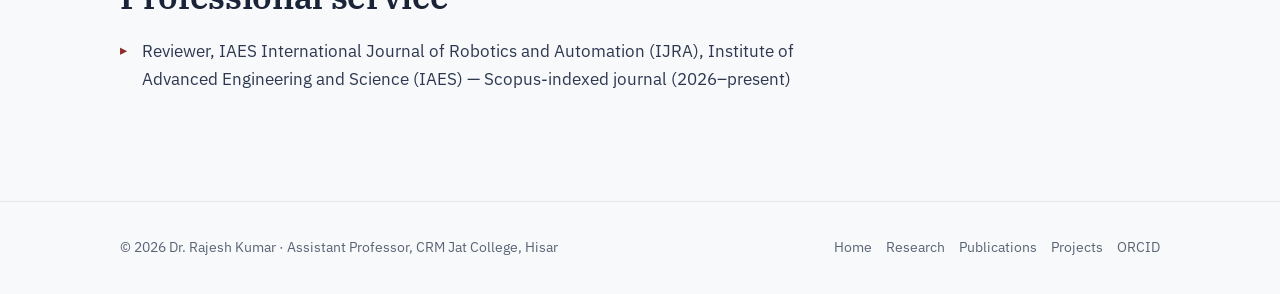
==== commit 6a3164ef: "Apply reviewer recommendations: verified metadata, Scholar metrics, PDF CV - Fix College ERP card: d" ====
--- a/profile.html
+++ b/profile.html
@@ -41,6 +41,7 @@
     <p class="eyebrow">Profile</p>
     <h1>Career, teaching &amp; service</h1>
     <p class="section-lead" style="margin-top:.6em">Academic appointments, courses taught, technical expertise, and a record of professional development, lectures, and institutional service.</p>
+    <p style="margin-top:1em"><a class="btn" href="assets/Dr-Rajesh-Kumar-CV.pdf" download>Download CV (PDF)</a></p>
   </section>
 
   <!-- Career -->
--- a/assets/styles.css
+++ b/assets/styles.css
@@ -90,7 +90,7 @@
 
 .skip-link {
   position: absolute; left: 12px; top: -48px; z-index: 200;
-  background: var(--ink); color: #fff; padding: 9px 14px; border-radius: 8px;
+  background: var(--ink); color: var(--paper); padding: 9px 14px; border-radius: 8px;
   transition: top .15s ease;
 }
 .skip-link:focus { top: 12px; text-decoration: none; }
@@ -188,7 +188,7 @@
   color: var(--ink); background: var(--surface); cursor: pointer;
 }
 .btn:hover { border-color: var(--faint); text-decoration: none; background: var(--surface-2); }
-.btn-primary { background: var(--ink); color: #fff; border-color: var(--ink); }
+.btn-primary { background: var(--ink); color: var(--paper); border-color: var(--ink); }
 .btn-primary:hover { background: var(--ink-2); border-color: var(--ink-2); }
 .btn svg { width: 16px; height: 16px; }
 
@@ -244,6 +244,13 @@
   border-radius: 8px; padding: 12px 16px; margin-top: 18px;
 }
 
+/* scholarly metrics */
+.metrics { display: flex; flex-wrap: wrap; gap: 10px 34px; margin-top: 1.4em; }
+.metrics div { display: flex; flex-direction: column-reverse; }
+.metrics dt { font-family: var(--mono); font-size: .76rem; color: var(--muted); }
+.metrics dd { font-family: var(--serif); font-size: 1.9rem; font-weight: 600; color: var(--ink); line-height: 1.1; }
+.metrics-src { font-size: .86rem; color: var(--muted); margin-top: .5em; }
+
 /* ---------- timeline ---------- */
 .timeline { margin-top: 1.5em; border-left: 2px solid var(--line); padding-left: 24px; }
 .tl-item { position: relative; padding-bottom: 26px; }
